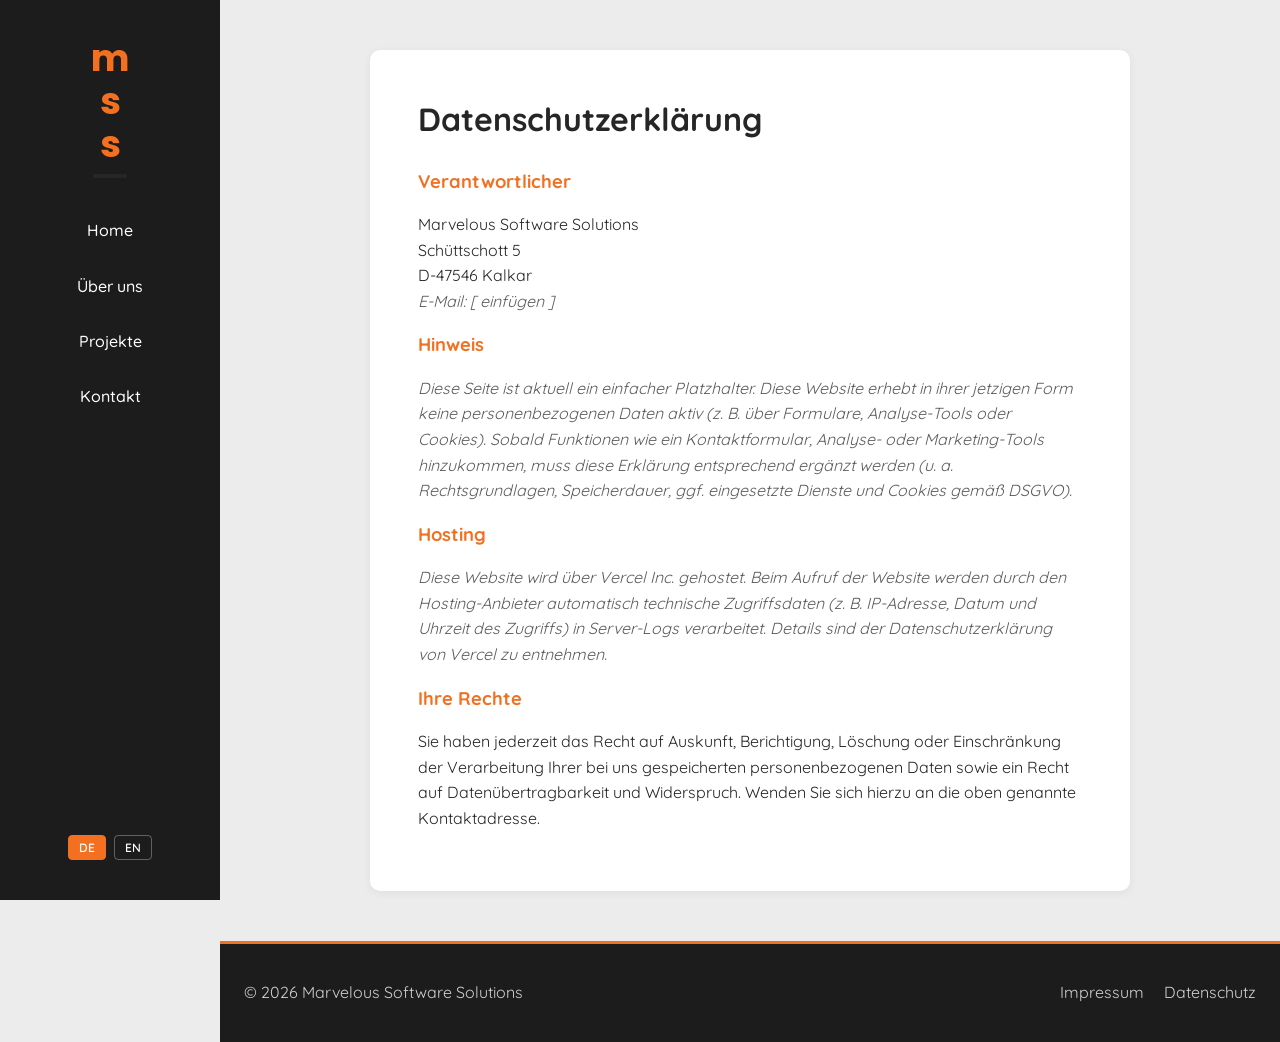
==== datenschutz.html @ 4f719a4d "Kantigere Logos/Striche, Hero-Wellen wieder da, Footer-Trennlinie, Kontaktformular, i18n-Grundlage -" ====
<!DOCTYPE html>
<html lang="de">
<head>
  <meta charset="UTF-8" />
  <meta name="viewport" content="width=device-width, initial-scale=1.0" />
  <title>Datenschutz — Marvelous Software Solutions</title>
  <link rel="preconnect" href="https://fonts.googleapis.com" />
  <link rel="preconnect" href="https://fonts.gstatic.com" crossorigin />
  <link href="https://fonts.googleapis.com/css2?family=Poppins:wght@600;700;800&family=Quicksand:wght@400;500;600;700&display=swap" rel="stylesheet" />
  <link rel="stylesheet" href="css/style.css" />
</head>
<body>

  <div class="app-shell">
    <aside class="site-sidebar">
      <a href="index.html" class="sidebar-logo">
        <span class="sidebar-logo-stack">
          <span class="sidebar-logo-line">m</span>
          <span class="sidebar-logo-line">s</span>
          <span class="sidebar-logo-line">s</span>
        </span>
        <span class="sidebar-logo-underline"></span>
      </a>
      <button class="nav-toggle" aria-label="Menü öffnen" aria-expanded="false">&#9776;</button>
      <nav class="main-nav">
        <ul>
          <li><a href="index.html#home" data-text="Home" data-i18n="nav.home">Home</a></li>
          <li><a href="index.html#ueber-uns" data-text="Über uns" data-i18n="nav.ueberUns">Über uns</a></li>
          <li><a href="index.html#projekte" data-text="Projekte" data-i18n="nav.projekte">Projekte</a></li>
          <li><a href="index.html#kontakt" data-text="Kontakt" data-i18n="nav.kontakt">Kontakt</a></li>
        </ul>
      </nav>
      <div class="lang-toggle">
        <button type="button" data-lang="de">DE</button>
        <button type="button" data-lang="en">EN</button>
      </div>
    </aside>

    <div class="page-content">

  <main class="legal-page">
    <h1>Datenschutzerklärung</h1>

    <h2>Verantwortlicher</h2>
    <p>
      Marvelous Software Solutions<br />
      Schüttschott 5<br />
      D-47546 Kalkar<br />
      <span class="placeholder">E-Mail: [ einfügen ]</span>
    </p>

    <h2>Hinweis</h2>
    <p class="placeholder">
      Diese Seite ist aktuell ein einfacher Platzhalter. Diese Website erhebt in ihrer jetzigen Form keine
      personenbezogenen Daten aktiv (z. B. über Formulare, Analyse-Tools oder Cookies). Sobald Funktionen
      wie ein Kontaktformular, Analyse- oder Marketing-Tools hinzukommen, muss diese Erklärung entsprechend
      ergänzt werden (u. a. Rechtsgrundlagen, Speicherdauer, ggf. eingesetzte Dienste und Cookies gemäß
      DSGVO).
    </p>

    <h2>Hosting</h2>
    <p class="placeholder">
      Diese Website wird über Vercel Inc. gehostet. Beim Aufruf der Website werden durch den Hosting-Anbieter
      automatisch technische Zugriffsdaten (z. B. IP-Adresse, Datum und Uhrzeit des Zugriffs) in Server-Logs
      verarbeitet. Details sind der Datenschutzerklärung von Vercel zu entnehmen.
    </p>

    <h2>Ihre Rechte</h2>
    <p>
      Sie haben jederzeit das Recht auf Auskunft, Berichtigung, Löschung oder Einschränkung der Verarbeitung
      Ihrer bei uns gespeicherten personenbezogenen Daten sowie ein Recht auf Datenübertragbarkeit und
      Widerspruch. Wenden Sie sich hierzu an die oben genannte Kontaktadresse.
    </p>
  </main>

  <footer class="site-footer">
    <div class="container">
      <span>&copy; <span id="year"></span> Marvelous Software Solutions</span>
      <ul class="footer-links">
        <li><a href="impressum.html" data-i18n="footer.impressum">Impressum</a></li>
        <li><a href="datenschutz.html" data-i18n="footer.datenschutz">Datenschutz</a></li>
      </ul>
    </div>
  </footer>

    </div>
  </div>

  <script src="js/main.js"></script>
  <script src="js/i18n.js"></script>
</body>
</html>
---- css/style.css ----
/* Marvelous Software Solutions — Grundstyles */

:root {
  --bg: #ececec;
  --card-bg: #ffffff;
  --dark: #1c1c1c;
  --dark-2: #262626;
  --orange: #f37021;
  --text: #262626;
  --text-muted: #5c5c5c;
  --white: #ffffff;
  --radius: 10px;
  --max-width: 1080px;
}

* {
  box-sizing: border-box;
}

html {
  scroll-behavior: smooth;
}

body {
  margin: 0;
  background: var(--bg);
  color: var(--text);
  font-family: "Quicksand", "Segoe UI", Verdana, sans-serif;
  line-height: 1.6;
}

a {
  color: inherit;
  text-decoration: none;
}

.container {
  max-width: var(--max-width);
  margin: 0 auto;
  padding: 0 24px;
}

/* App shell / sidebar */

.app-shell {
  display: flex;
  align-items: stretch;
  min-height: 100vh;
}

.page-content {
  flex: 1;
  min-width: 0;
}

.site-sidebar {
  flex-shrink: 0;
  width: 220px;
  background: var(--dark);
  color: var(--white);
  position: sticky;
  top: 0;
  align-self: flex-start;
  height: 100vh;
  overflow-y: auto;
  z-index: 10;
  display: flex;
  flex-direction: column;
  align-items: center;
  padding: 40px 20px;
  gap: 40px;
}

.sidebar-logo {
  display: flex;
  flex-direction: column;
  align-items: center;
  gap: 12px;
  line-height: 1;
}

.sidebar-logo-stack {
  display: flex;
  flex-direction: column;
  align-items: center;
  gap: 6px;
}

.sidebar-logo-line {
  font-size: 2.3rem;
  font-weight: 700;
  color: var(--orange);
  font-family: "Poppins", "Quicksand", "Segoe UI", Verdana, sans-serif;
}

.sidebar-logo-underline {
  width: 34px;
  height: 4px;
  background: var(--text);
  border-radius: 0;
}

nav.main-nav ul {
  list-style: none;
  display: flex;
  flex-direction: column;
  align-items: center;
  gap: 22px;
  margin: 0;
  padding: 0;
}

nav.main-nav a {
  position: relative;
  display: inline-block;
  color: var(--white);
  font-weight: 500;
  overflow: hidden;
}

nav.main-nav a::before {
  content: attr(data-text);
  position: absolute;
  left: 0;
  top: 0;
  width: 0%;
  overflow: hidden;
  white-space: nowrap;
  color: var(--orange);
  transition: width 0.3s ease;
}

nav.main-nav a:hover::before {
  width: 100%;
}

.nav-toggle {
  display: none;
  background: none;
  border: none;
  color: var(--white);
  font-size: 1.6rem;
  cursor: pointer;
}

.lang-toggle {
  display: flex;
  gap: 8px;
  margin-top: auto;
}

.lang-toggle button {
  background: none;
  border: 1px solid rgba(255, 255, 255, 0.3);
  color: var(--white);
  padding: 4px 10px;
  font-size: 0.75rem;
  font-weight: 600;
  font-family: inherit;
  cursor: pointer;
  border-radius: 4px;
  transition: background 0.15s ease, border-color 0.15s ease;
}

.lang-toggle button.active {
  background: var(--orange);
  border-color: var(--orange);
}

/* Hero */

.hero {
  position: relative;
  background: var(--white);
  color: var(--text);
  padding: 90px 0 100px;
  text-align: center;
  overflow: hidden;
}

.hero-canvas {
  position: absolute;
  inset: 0;
  width: 100%;
  height: 100%;
  display: block;
}

.hero-noise-canvas,
.section-noise-canvas {
  position: absolute;
  display: block;
}

.hero .container {
  position: relative;
  z-index: 2;
}

.section-fx {
  position: relative;
  overflow: hidden;
}

.section-canvas {
  position: absolute;
  inset: 0;
  width: 100%;
  height: 100%;
  display: block;
}

.section-fx .container {
  position: relative;
  z-index: 2;
}

@media (prefers-reduced-motion: reduce) {
  .hero-canvas,
  .hero-noise-canvas,
  .section-canvas,
  .section-noise-canvas {
    display: none;
  }
}

.hero-logo {
  margin: 0;
  font-weight: 800;
  line-height: 1.08;
}

.hero-logo-line {
  display: block;
  width: fit-content;
  margin: 0 auto;
  font-size: 5rem;
  font-family: "Poppins", "Quicksand", "Segoe UI", Verdana, sans-serif;
}

.hero-logo .accent {
  color: var(--orange);
}

.hero-logo-underline {
  height: 4px;
  background: var(--text);
  margin: 22px auto 30px;
  border-radius: 0;
}

.hero p {
  color: var(--text-muted);
  max-width: 620px;
  margin: 0 auto 30px;
  font-size: 1.25rem;
  text-shadow: 0 2px 8px rgba(0, 0, 0, 0.75);
}

.btn {
  display: inline-block;
  background: var(--orange);
  color: var(--white);
  padding: 12px 28px;
  border-radius: 6px;
  font-weight: 600;
  transition: background 0.15s ease, transform 0.15s ease;
}

.btn:hover {
  background: #d85e17;
  transform: translateY(-1px);
}

/* Sections */

.section {
  padding: 70px 0;
}

.section-alt {
  background: var(--card-bg);
}

.section h2 {
  display: block;
  width: fit-content;
  font-size: 1.8rem;
  margin: 0 auto 8px;
}

.section .subtitle {
  text-align: center;
  color: var(--text-muted);
  margin: 0 0 40px;
}

.underline {
  height: 4px;
  background: var(--text);
  margin: 14px auto 0;
  border-radius: 0;
}

.cards {
  display: grid;
  grid-template-columns: repeat(auto-fit, minmax(220px, 1fr));
  gap: 24px;
}

.card {
  display: block;
  background: var(--card-bg);
  border-radius: var(--radius);
  padding: 28px;
  box-shadow: 0 2px 10px rgba(0, 0, 0, 0.06);
}

.section-alt .card {
  background: var(--bg);
  box-shadow: none;
  border: 1px solid #e0e0e0;
  transition: transform 0.18s ease, box-shadow 0.18s ease, border-color 0.18s ease;
}

.section-alt .card:hover {
  transform: translateY(-6px);
  border-color: var(--orange);
  box-shadow: 0 10px 24px rgba(0, 0, 0, 0.12);
  background: var(--card-bg);
}

.card h3 {
  margin-top: 0;
  color: var(--orange);
}

.card-image {
  aspect-ratio: 4 / 3;
  margin: -28px -28px 16px;
  border-radius: var(--radius) var(--radius) 0 0;
  border-bottom: 1px dashed #cfcfcf;
  background: var(--card-bg);
  display: flex;
  flex-direction: column;
  align-items: center;
  justify-content: center;
  gap: 8px;
  color: #b3b3b3;
  overflow: hidden;
}

.card-image img {
  width: 100%;
  height: 100%;
  object-fit: cover;
}

.info-card {
  background: var(--card-bg);
  border-radius: var(--radius);
  border: 1px solid #e0e0e0;
  padding: 28px 32px;
  max-width: 640px;
  margin: 28px auto 0;
  text-align: center;
  color: var(--text-muted);
  transition: transform 0.18s ease, box-shadow 0.18s ease, border-color 0.18s ease;
}

.info-card p {
  margin: 0;
}

.info-card:hover {
  transform: translateY(-6px);
  border-color: var(--orange);
  box-shadow: 0 10px 24px rgba(0, 0, 0, 0.12);
}

/* Kontakt */

.kontakt-columns {
  display: flex;
  flex-wrap: wrap;
  align-items: flex-start;
  justify-content: center;
  gap: 32px;
  margin-top: 36px;
}

.contact-panel {
  flex: 1 1 380px;
  max-width: 480px;
  margin: 0;
  background: var(--card-bg);
  border-radius: var(--radius);
  border: 1px solid #e2e2e2;
  border-top: 4px solid var(--orange);
  box-shadow: 0 12px 30px rgba(0, 0, 0, 0.08);
  padding: 8px 0;
  overflow: hidden;
}

.contact-form {
  flex: 1 1 380px;
  max-width: 480px;
  display: flex;
  flex-direction: column;
  gap: 18px;
  text-align: left;
  background: var(--card-bg);
  border-radius: var(--radius);
  border: 1px solid #e2e2e2;
  border-top: 4px solid var(--orange);
  box-shadow: 0 12px 30px rgba(0, 0, 0, 0.08);
  padding: 28px 32px;
}

.form-field {
  display: flex;
  flex-direction: column;
  gap: 6px;
}

.form-field label {
  font-weight: 700;
  font-size: 0.78rem;
  text-transform: uppercase;
  letter-spacing: 0.4px;
  color: var(--text-muted);
}

.form-field input,
.form-field textarea {
  font-family: inherit;
  font-size: 0.95rem;
  color: var(--text);
  background: var(--white);
  border: 1px solid #ddd;
  border-radius: 6px;
  padding: 10px 12px;
  resize: vertical;
}

.form-field input:focus,
.form-field textarea:focus {
  outline: none;
  border-color: var(--orange);
}

.contact-form .btn {
  align-self: flex-start;
  border: none;
  cursor: pointer;
  font-family: inherit;
  font-size: 1rem;
}

.form-note {
  margin: 0;
  font-size: 0.85rem;
  color: var(--text-muted);
}

.contact-row {
  display: flex;
  align-items: flex-start;
  gap: 18px;
  padding: 20px 32px;
  transition: background 0.18s ease, transform 0.18s ease;
}

.contact-row > div {
  flex: 1;
  min-width: 0;
}

.contact-row:hover {
  background: #fff3ea;
  transform: translateX(4px);
}

.contact-row + .contact-row {
  border-top: 1px solid #ececec;
}

.contact-icon {
  flex-shrink: 0;
  width: 38px;
  height: 38px;
  display: flex;
  align-items: center;
  justify-content: center;
  background: var(--bg);
  border-radius: 50%;
  color: var(--text-muted);
  transition: background 0.18s ease, color 0.18s ease;
}

.contact-icon svg {
  width: 20px;
  height: 20px;
}

.contact-row:hover .contact-icon {
  background: #ffe1cc;
  color: var(--orange);
}

.contact-row dt {
  font-weight: 700;
  color: var(--text-muted);
  font-size: 0.78rem;
  text-transform: uppercase;
  letter-spacing: 0.4px;
  margin: 0 0 2px;
}

.contact-row dd {
  margin: 0;
}

.contact-row dd a {
  color: var(--text);
}

.contact-row dd a:hover {
  color: var(--orange);
}

.dd-with-copy {
  display: flex;
  align-items: center;
  justify-content: space-between;
  gap: 12px;
}

.dd-placeholder {
  color: var(--text-muted);
  font-style: italic;
}

.copy-btn {
  display: inline-flex;
  align-items: center;
  justify-content: center;
  vertical-align: middle;
  margin-left: 8px;
  width: 22px;
  height: 22px;
  padding: 0;
  border: none;
  background: none;
  color: #b3b3b3;
  cursor: pointer;
  border-radius: 4px;
  transition: color 0.15s ease, background 0.15s ease;
}

.copy-btn:hover {
  color: var(--orange);
  background: var(--bg);
}

.copy-btn svg {
  width: 15px;
  height: 15px;
}

.copy-btn .icon-check {
  display: none;
}

.copy-btn.copied {
  color: #2a9d5c;
}

.copy-btn.copied .icon-copy {
  display: none;
}

.copy-btn.copied .icon-check {
  display: block;
}

/* Footer */

.site-footer {
  background: var(--dark);
  color: #cfcfcf;
  padding: 36px 0;
  border-top: 3px solid var(--orange);
}

.site-footer .container {
  display: flex;
  flex-wrap: wrap;
  align-items: center;
  justify-content: space-between;
  gap: 16px;
}

.footer-links {
  display: flex;
  gap: 20px;
  list-style: none;
  padding: 0;
  margin: 0;
}

.footer-links a:hover {
  color: var(--orange);
}

/* Projekt-Detailseiten (Basisversion) */

.project-page {
  padding: 60px 0 90px;
  min-height: 70vh;
}

.project-page .container {
  max-width: 760px;
}

.back-link {
  display: inline-flex;
  align-items: center;
  gap: 6px;
  color: var(--text-muted);
  font-weight: 600;
  margin-bottom: 24px;
}

.back-link:hover {
  color: var(--orange);
}

.project-hero-image {
  aspect-ratio: 16 / 9;
  border-radius: var(--radius);
  overflow: hidden;
  margin-bottom: 32px;
  background: var(--bg);
  border: 1px solid #e0e0e0;
}

.project-hero-image img {
  width: 100%;
  height: 100%;
  object-fit: cover;
}

.project-page h1 {
  margin: 0 0 8px;
}

.project-page .project-summary {
  color: var(--text-muted);
  font-size: 1.1rem;
  margin: 0 0 32px;
}

/* Simple pages (Impressum / Datenschutz) */

.page-fx {
  position: relative;
  overflow: hidden;
  min-height: 60vh;
}

.legal-page {
  position: relative;
  z-index: 2;
  background: var(--card-bg);
  max-width: 760px;
  margin: 50px auto;
  padding: 44px 48px;
  border-radius: var(--radius);
  box-shadow: 0 2px 10px rgba(0, 0, 0, 0.06);
}

.legal-page h1 {
  margin-top: 0;
}

.legal-page h2 {
  font-size: 1.15rem;
  color: var(--orange);
  margin-bottom: 4px;
}

.legal-page .placeholder {
  color: var(--text-muted);
  font-style: italic;
}

/* Mobile */

@media (max-width: 720px) {
  .app-shell {
    flex-direction: column;
  }

  .site-sidebar {
    position: sticky;
    width: 100%;
    height: auto;
    overflow: visible;
    flex-direction: row;
    align-items: center;
    justify-content: space-between;
    padding: 14px 24px;
    gap: 0;
  }

  .sidebar-logo {
    flex-direction: row;
    gap: 4px;
  }

  .sidebar-logo-stack {
    flex-direction: row;
    gap: 0;
  }

  .sidebar-logo-line {
    font-size: 1.6rem;
  }

  .sidebar-logo-underline {
    display: none;
  }

  .lang-toggle {
    margin-top: 0;
    margin-right: 10px;
    order: 2;
  }

  .nav-toggle {
    order: 3;
  }

  nav.main-nav {
    display: none;
    position: absolute;
    top: 100%;
    left: 0;
    right: 0;
    background: var(--dark);
  }

  nav.main-nav.open {
    display: block;
  }

  nav.main-nav ul {
    flex-direction: column;
    padding: 16px 24px 24px;
    gap: 16px;
  }

  .nav-toggle {
    display: block;
  }

  .hero-logo-line {
    font-size: 3rem;
  }

  .legal-page {
    margin: 24px 16px;
    padding: 28px 24px;
  }
}
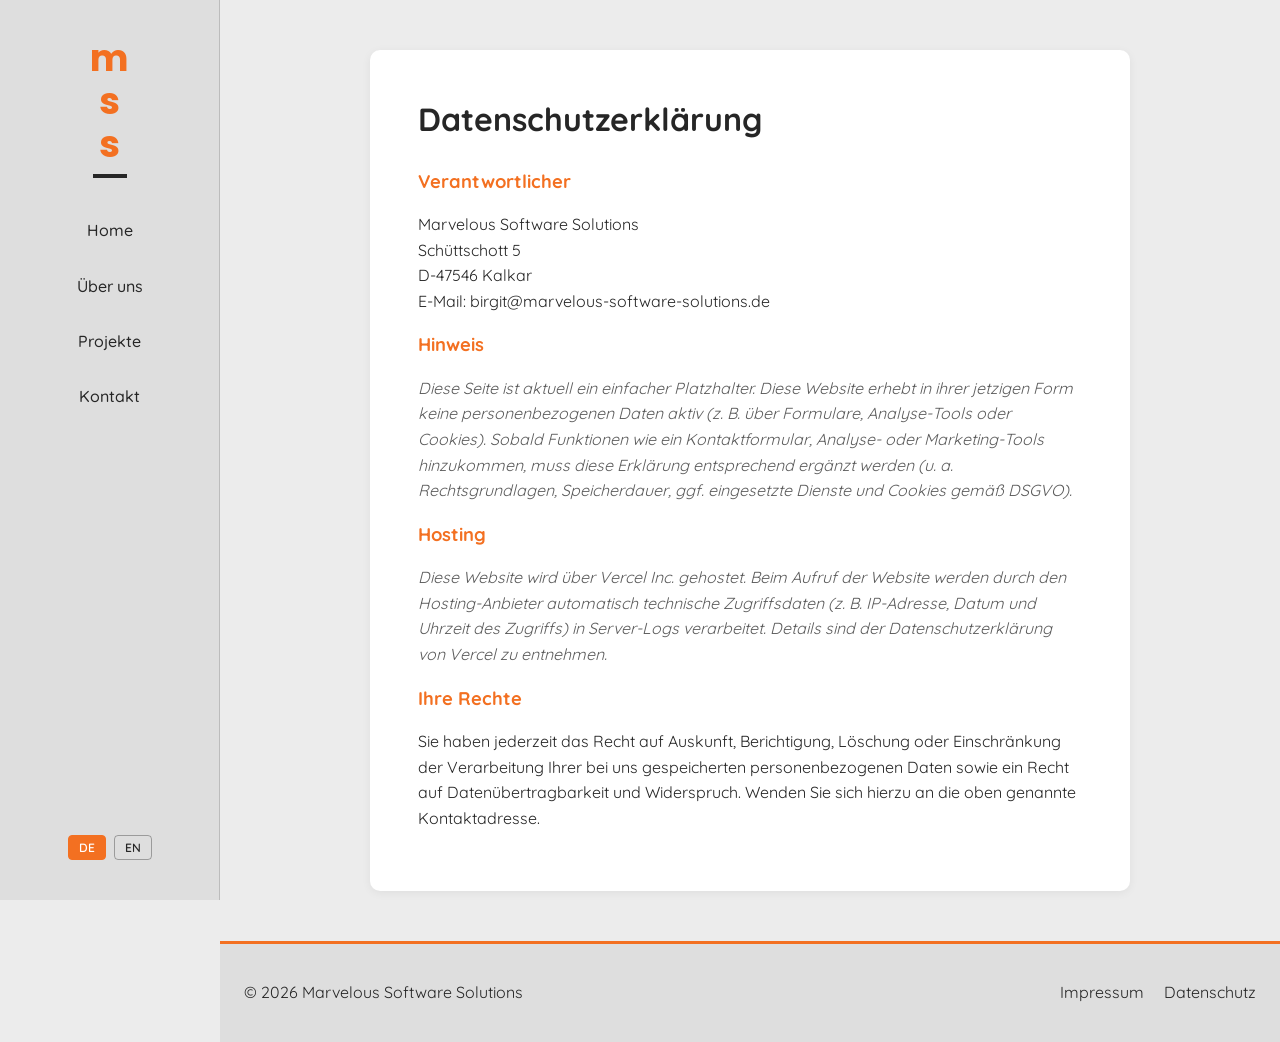
==== commit 56a225bc: "E-Mail-Platzhalter in Impressum und Datenschutz durch echte Adresse ersetzt Co-Authored-By: Claude S" ====
--- a/datenschutz.html
+++ b/datenschutz.html
@@ -6,7 +6,7 @@
   <title>Datenschutz — Marvelous Software Solutions</title>
   <link rel="preconnect" href="https://fonts.googleapis.com" />
   <link rel="preconnect" href="https://fonts.gstatic.com" crossorigin />
-  <link href="https://fonts.googleapis.com/css2?family=Poppins:wght@600;700;800&family=Quicksand:wght@400;500;600;700&display=swap" rel="stylesheet" />
+  <link href="https://fonts.googleapis.com/css2?family=Poppins:wght@400;600;700;800&family=Quicksand:wght@400;500;600;700&display=swap" rel="stylesheet" />
   <link rel="stylesheet" href="css/style.css" />
 </head>
 <body>
@@ -46,7 +46,7 @@
       Marvelous Software Solutions<br />
       Schüttschott 5<br />
       D-47546 Kalkar<br />
-      <span class="placeholder">E-Mail: [ einfügen ]</span>
+      E-Mail: <a href="mailto:birgit@marvelous-software-solutions.de">birgit@marvelous-software-solutions.de</a>
     </p>
 
     <h2>Hinweis</h2>
--- a/css/style.css
+++ b/css/style.css
@@ -4,6 +4,8 @@
   --bg: #ececec;
   --card-bg: #ffffff;
   --dark: #1c1c1c;
+  --chrome: #dedede;
+  --chrome-line: #bcbcbc;
   --dark-2: #262626;
   --orange: #f37021;
   --text: #262626;
@@ -56,8 +58,9 @@
 .site-sidebar {
   flex-shrink: 0;
   width: 220px;
-  background: var(--dark);
-  color: var(--white);
+  background: var(--chrome);
+  color: var(--text);
+  border-right: 1px solid var(--chrome-line);
   position: sticky;
   top: 0;
   align-self: flex-start;
@@ -113,7 +116,7 @@
 nav.main-nav a {
   position: relative;
   display: inline-block;
-  color: var(--white);
+  color: var(--text);
   font-weight: 500;
   overflow: hidden;
 }
@@ -138,7 +141,7 @@
   display: none;
   background: none;
   border: none;
-  color: var(--white);
+  color: var(--text);
   font-size: 1.6rem;
   cursor: pointer;
 }
@@ -151,8 +154,8 @@
 
 .lang-toggle button {
   background: none;
-  border: 1px solid rgba(255, 255, 255, 0.3);
-  color: var(--white);
+  border: 1px solid rgba(0, 0, 0, 0.3);
+  color: var(--text);
   padding: 4px 10px;
   font-size: 0.75rem;
   font-weight: 600;
@@ -165,68 +168,32 @@
 .lang-toggle button.active {
   background: var(--orange);
   border-color: var(--orange);
+  color: var(--white);
 }
 
 /* Hero */
 
 .hero {
   position: relative;
-  background: var(--white);
+  background: var(--bg);
   color: var(--text);
   padding: 90px 0 100px;
   text-align: center;
   overflow: hidden;
 }
 
-.hero-canvas {
-  position: absolute;
-  inset: 0;
-  width: 100%;
-  height: 100%;
-  display: block;
-}
-
-.hero-noise-canvas,
-.section-noise-canvas {
-  position: absolute;
-  display: block;
-}
-
-.hero .container {
-  position: relative;
-  z-index: 2;
-}
-
-.section-fx {
-  position: relative;
-  overflow: hidden;
-}
-
-.section-canvas {
-  position: absolute;
-  inset: 0;
-  width: 100%;
-  height: 100%;
-  display: block;
-}
-
-.section-fx .container {
-  position: relative;
-  z-index: 2;
-}
-
-@media (prefers-reduced-motion: reduce) {
-  .hero-canvas,
-  .hero-noise-canvas,
-  .section-canvas,
-  .section-noise-canvas {
-    display: none;
-  }
+/* Hero + "Ueber uns" teilen sich denselben hellgrauen Hintergrund */
+.wave-zone {
+  background: var(--bg);
+}
+
+.wave-zone .hero {
+  background: transparent;
 }
 
 .hero-logo {
   margin: 0;
-  font-weight: 800;
+  font-weight: 400;
   line-height: 1.08;
 }
 
@@ -236,10 +203,17 @@
   margin: 0 auto;
   font-size: 5rem;
   font-family: "Poppins", "Quicksand", "Segoe UI", Verdana, sans-serif;
+  white-space: nowrap;
+  text-align: left;
 }
 
 .hero-logo .accent {
-  color: var(--orange);
+  display: inline-block;
+  color: var(--orange);
+}
+
+.hero-logo .logo-rest {
+  display: inline-block;
 }
 
 .hero-logo-underline {
@@ -250,11 +224,17 @@
 }
 
 .hero p {
-  color: var(--text-muted);
+  color: var(--text);
   max-width: 620px;
   margin: 0 auto 30px;
   font-size: 1.25rem;
-  text-shadow: 0 2px 8px rgba(0, 0, 0, 0.75);
+  /* Weisses Halo um die Buchstaben, damit der Text lesbar bleibt, egal wie
+     dunkel die Welle im Hintergrund gerade an der Stelle ist. */
+  text-shadow:
+    0 0 6px #fff,
+    0 0 6px #fff,
+    0 0 12px #fff,
+    0 0 12px #fff;
 }
 
 .btn {
@@ -380,19 +360,9 @@
 
 /* Kontakt */
 
-.kontakt-columns {
-  display: flex;
-  flex-wrap: wrap;
-  align-items: flex-start;
-  justify-content: center;
-  gap: 32px;
-  margin-top: 36px;
-}
-
 .contact-panel {
-  flex: 1 1 380px;
   max-width: 480px;
-  margin: 0;
+  margin: 36px auto 0;
   background: var(--card-bg);
   border-radius: var(--radius);
   border: 1px solid #e2e2e2;
@@ -402,67 +372,6 @@
   overflow: hidden;
 }
 
-.contact-form {
-  flex: 1 1 380px;
-  max-width: 480px;
-  display: flex;
-  flex-direction: column;
-  gap: 18px;
-  text-align: left;
-  background: var(--card-bg);
-  border-radius: var(--radius);
-  border: 1px solid #e2e2e2;
-  border-top: 4px solid var(--orange);
-  box-shadow: 0 12px 30px rgba(0, 0, 0, 0.08);
-  padding: 28px 32px;
-}
-
-.form-field {
-  display: flex;
-  flex-direction: column;
-  gap: 6px;
-}
-
-.form-field label {
-  font-weight: 700;
-  font-size: 0.78rem;
-  text-transform: uppercase;
-  letter-spacing: 0.4px;
-  color: var(--text-muted);
-}
-
-.form-field input,
-.form-field textarea {
-  font-family: inherit;
-  font-size: 0.95rem;
-  color: var(--text);
-  background: var(--white);
-  border: 1px solid #ddd;
-  border-radius: 6px;
-  padding: 10px 12px;
-  resize: vertical;
-}
-
-.form-field input:focus,
-.form-field textarea:focus {
-  outline: none;
-  border-color: var(--orange);
-}
-
-.contact-form .btn {
-  align-self: flex-start;
-  border: none;
-  cursor: pointer;
-  font-family: inherit;
-  font-size: 1rem;
-}
-
-.form-note {
-  margin: 0;
-  font-size: 0.85rem;
-  color: var(--text-muted);
-}
-
 .contact-row {
   display: flex;
   align-items: flex-start;
@@ -534,11 +443,6 @@
   align-items: center;
   justify-content: space-between;
   gap: 12px;
-}
-
-.dd-placeholder {
-  color: var(--text-muted);
-  font-style: italic;
 }
 
 .copy-btn {
@@ -587,8 +491,8 @@
 /* Footer */
 
 .site-footer {
-  background: var(--dark);
-  color: #cfcfcf;
+  background: var(--chrome);
+  color: var(--text);
   padding: 36px 0;
   border-top: 3px solid var(--orange);
 }
@@ -660,6 +564,21 @@
   color: var(--text-muted);
   font-size: 1.1rem;
   margin: 0 0 32px;
+}
+
+.project-page .facts-title {
+  font-size: 1.15rem;
+  color: var(--orange);
+  margin: 32px 0 8px;
+}
+
+.project-facts {
+  margin: 0 0 32px;
+  padding-left: 20px;
+}
+
+.project-facts li {
+  margin-bottom: 6px;
 }
 
 /* Simple pages (Impressum / Datenschutz) */
@@ -713,6 +632,8 @@
     justify-content: space-between;
     padding: 14px 24px;
     gap: 0;
+    border-right: none;
+    border-bottom: 1px solid var(--chrome-line);
   }
 
   .sidebar-logo {
@@ -749,7 +670,8 @@
     top: 100%;
     left: 0;
     right: 0;
-    background: var(--dark);
+    background: var(--chrome);
+    border-bottom: 1px solid var(--chrome-line);
   }
 
   nav.main-nav.open {
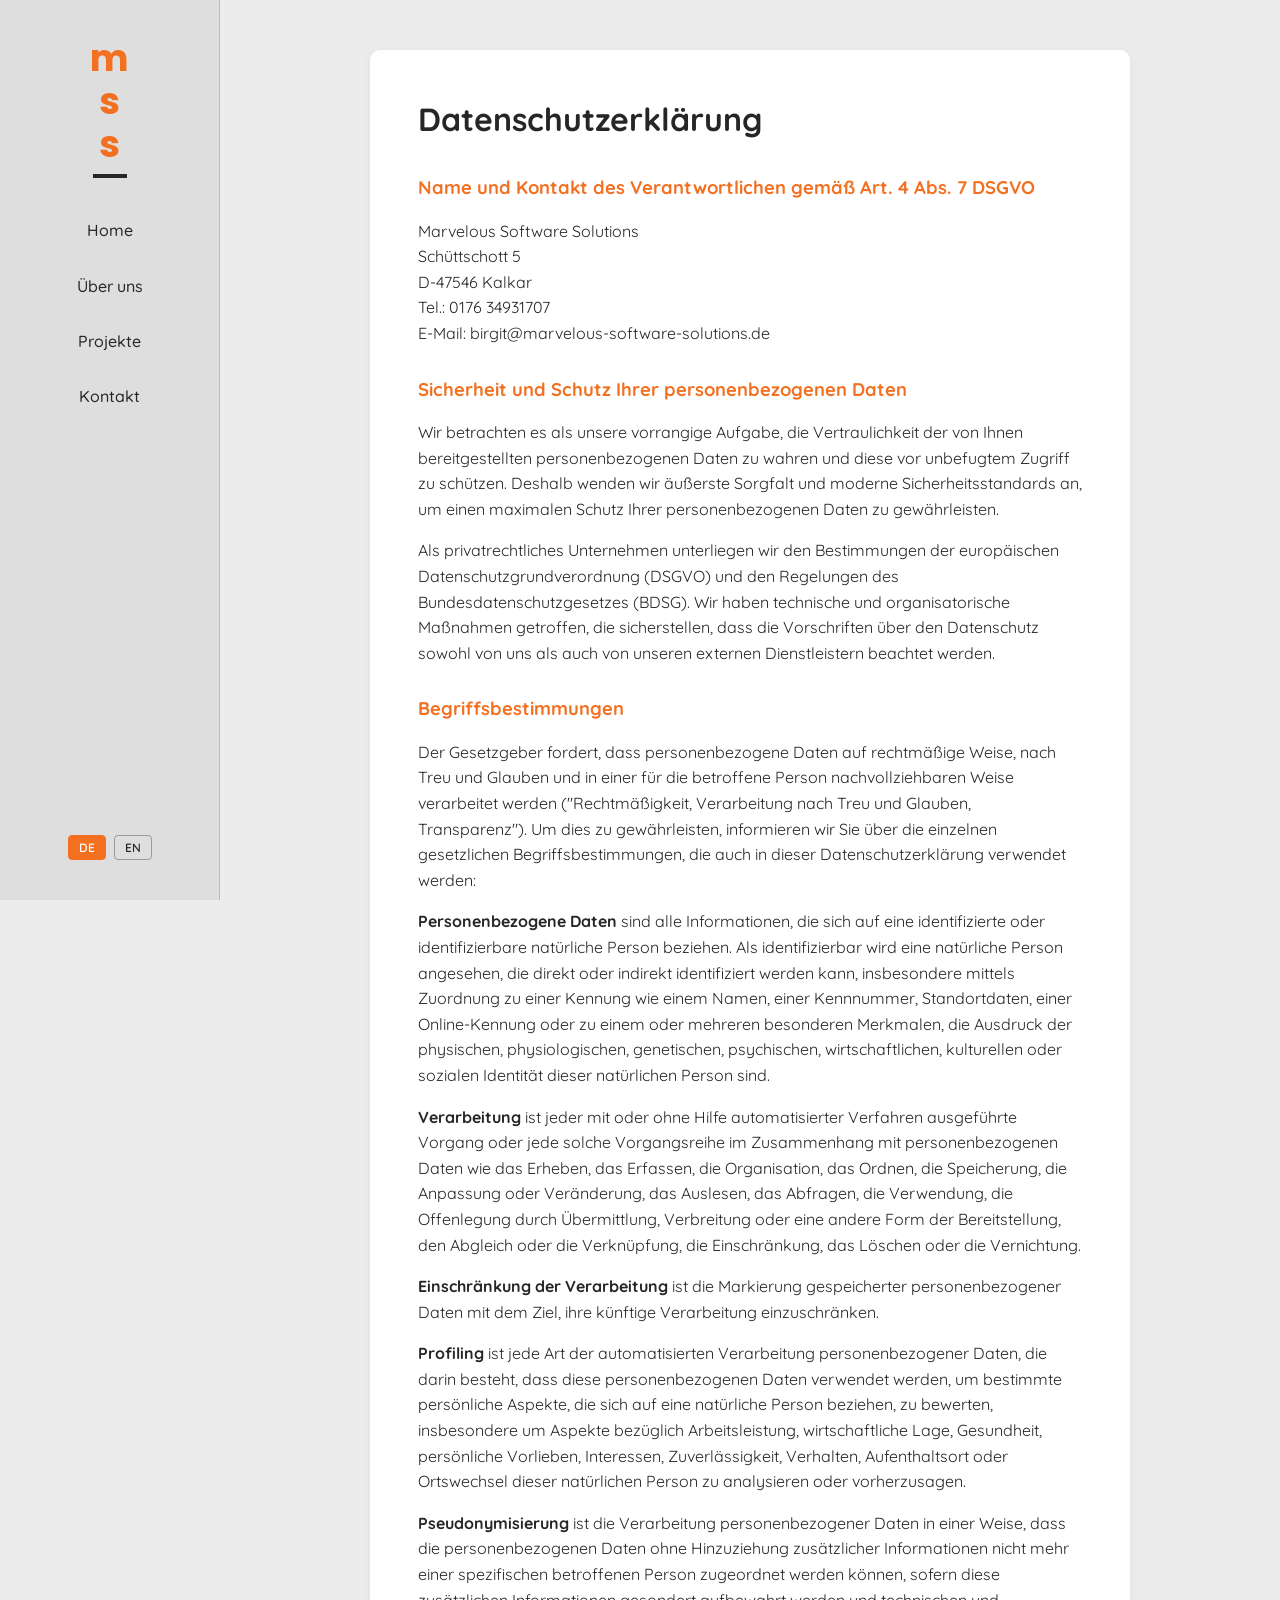
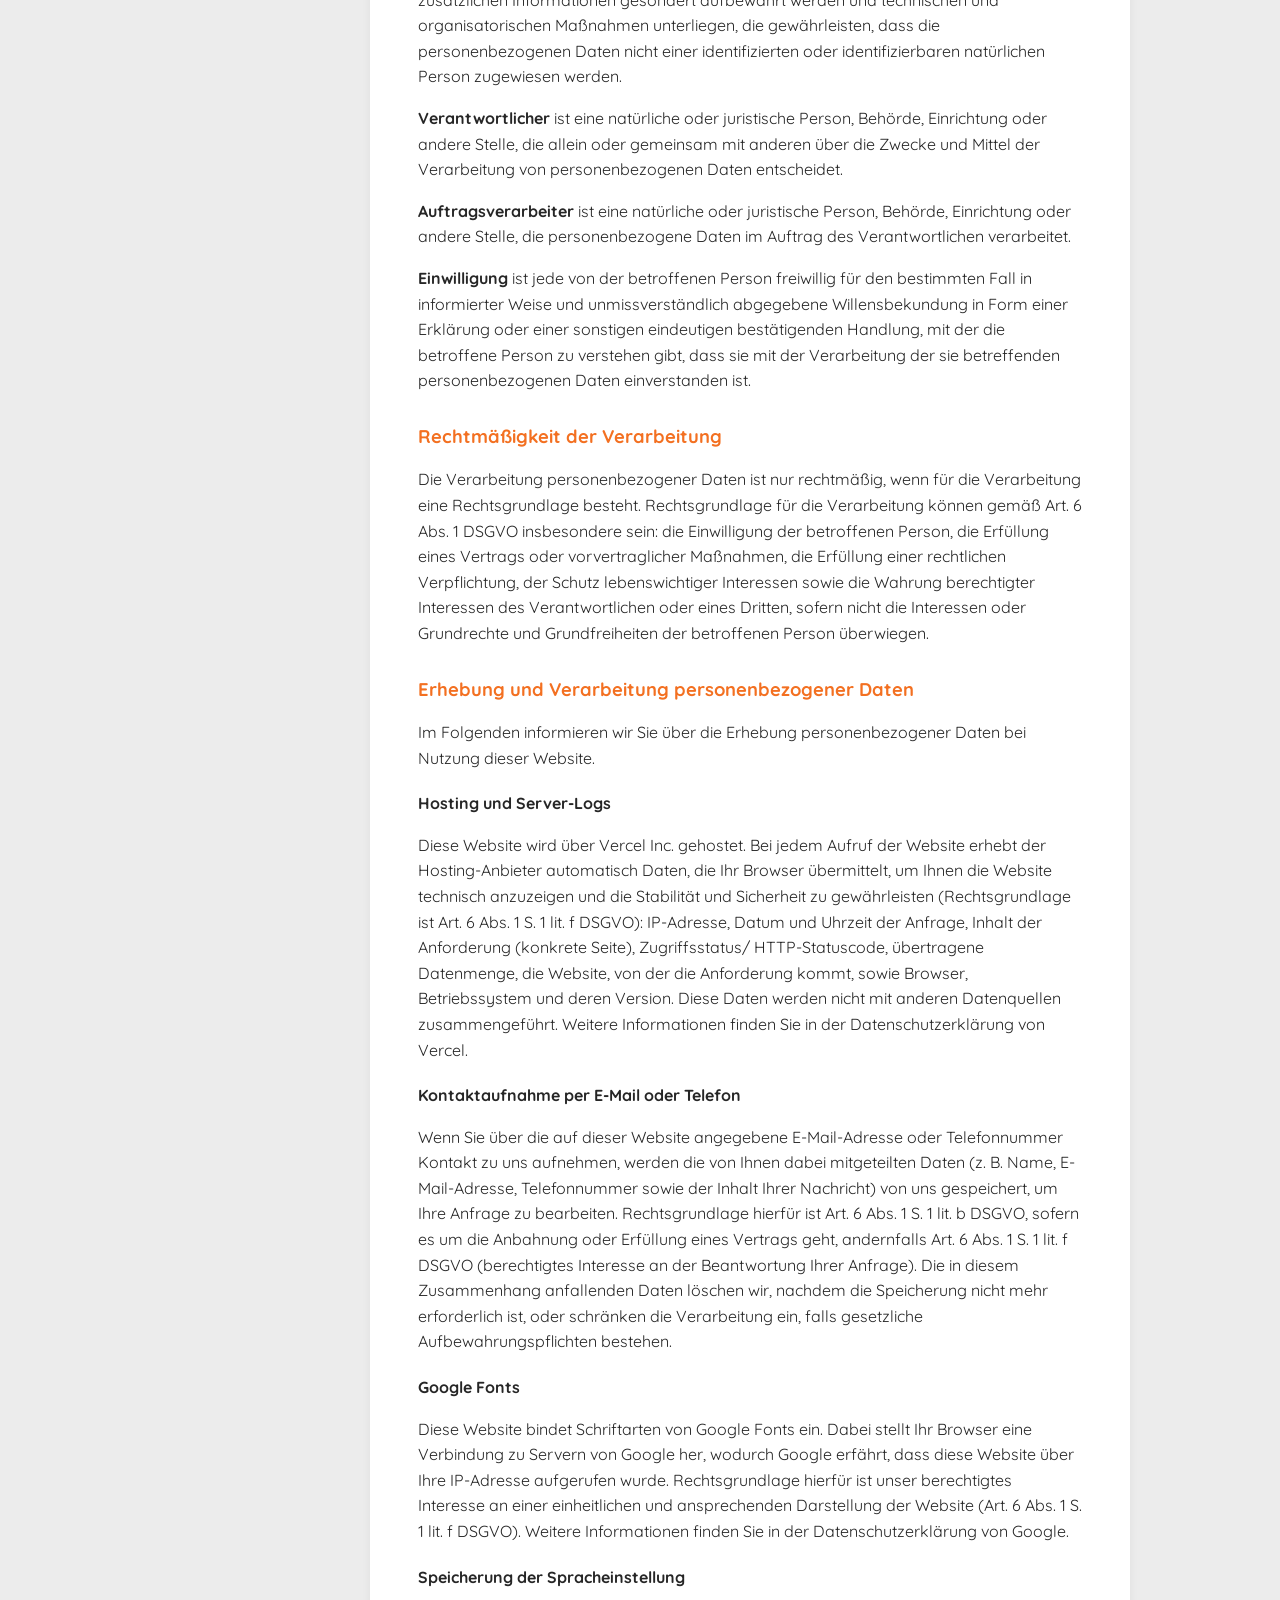
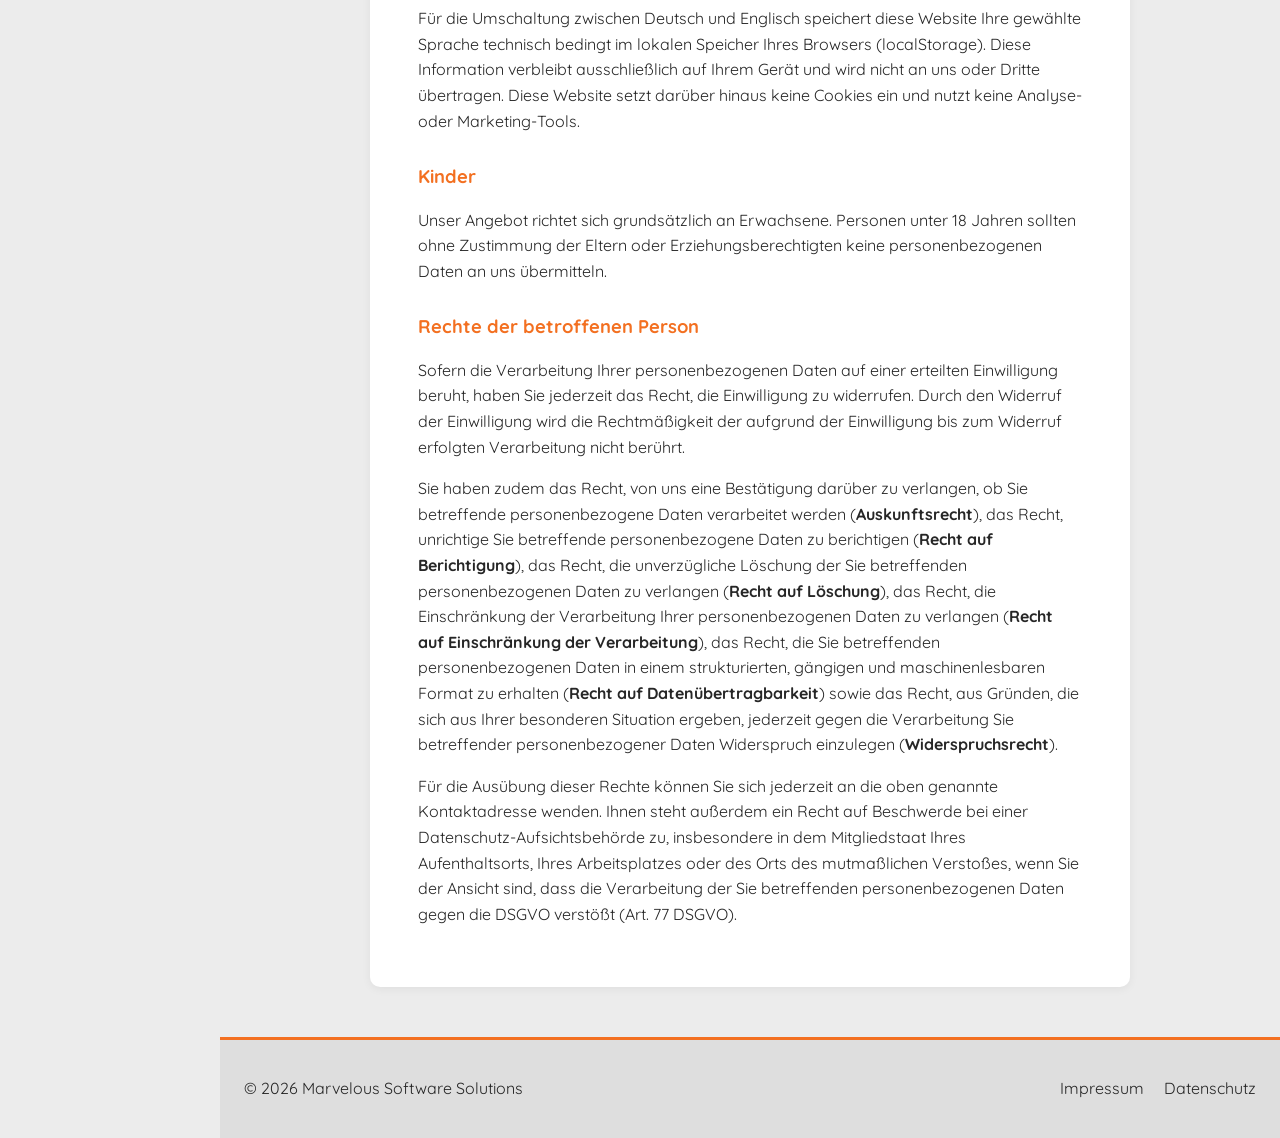
==== commit b1e83626: "Datenschutzerklaerung um vollstaendige DSGVO-Standardtexte ergaenzt Wie beim Impressum: uebernommen " ====
--- a/datenschutz.html
+++ b/datenschutz.html
@@ -41,35 +41,170 @@
   <main class="legal-page">
     <h1>Datenschutzerklärung</h1>
 
-    <h2>Verantwortlicher</h2>
+    <h2>Name und Kontakt des Verantwortlichen gemäß Art. 4 Abs. 7 DSGVO</h2>
     <p>
       Marvelous Software Solutions<br />
       Schüttschott 5<br />
       D-47546 Kalkar<br />
+      Tel.: 0176 34931707<br />
       E-Mail: <a href="mailto:birgit@marvelous-software-solutions.de">birgit@marvelous-software-solutions.de</a>
     </p>
 
-    <h2>Hinweis</h2>
-    <p class="placeholder">
-      Diese Seite ist aktuell ein einfacher Platzhalter. Diese Website erhebt in ihrer jetzigen Form keine
-      personenbezogenen Daten aktiv (z. B. über Formulare, Analyse-Tools oder Cookies). Sobald Funktionen
-      wie ein Kontaktformular, Analyse- oder Marketing-Tools hinzukommen, muss diese Erklärung entsprechend
-      ergänzt werden (u. a. Rechtsgrundlagen, Speicherdauer, ggf. eingesetzte Dienste und Cookies gemäß
-      DSGVO).
-    </p>
-
-    <h2>Hosting</h2>
-    <p class="placeholder">
-      Diese Website wird über Vercel Inc. gehostet. Beim Aufruf der Website werden durch den Hosting-Anbieter
-      automatisch technische Zugriffsdaten (z. B. IP-Adresse, Datum und Uhrzeit des Zugriffs) in Server-Logs
-      verarbeitet. Details sind der Datenschutzerklärung von Vercel zu entnehmen.
-    </p>
-
-    <h2>Ihre Rechte</h2>
-    <p>
-      Sie haben jederzeit das Recht auf Auskunft, Berichtigung, Löschung oder Einschränkung der Verarbeitung
-      Ihrer bei uns gespeicherten personenbezogenen Daten sowie ein Recht auf Datenübertragbarkeit und
-      Widerspruch. Wenden Sie sich hierzu an die oben genannte Kontaktadresse.
+    <h2>Sicherheit und Schutz Ihrer personenbezogenen Daten</h2>
+    <p>
+      Wir betrachten es als unsere vorrangige Aufgabe, die Vertraulichkeit der von Ihnen bereitgestellten
+      personenbezogenen Daten zu wahren und diese vor unbefugtem Zugriff zu schützen. Deshalb wenden wir
+      äußerste Sorgfalt und moderne Sicherheitsstandards an, um einen maximalen Schutz Ihrer
+      personenbezogenen Daten zu gewährleisten.
+    </p>
+    <p>
+      Als privatrechtliches Unternehmen unterliegen wir den Bestimmungen der europäischen
+      Datenschutzgrundverordnung (DSGVO) und den Regelungen des Bundesdatenschutzgesetzes (BDSG). Wir haben
+      technische und organisatorische Maßnahmen getroffen, die sicherstellen, dass die Vorschriften über den
+      Datenschutz sowohl von uns als auch von unseren externen Dienstleistern beachtet werden.
+    </p>
+
+    <h2>Begriffsbestimmungen</h2>
+    <p>
+      Der Gesetzgeber fordert, dass personenbezogene Daten auf rechtmäßige Weise, nach Treu und Glauben und
+      in einer für die betroffene Person nachvollziehbaren Weise verarbeitet werden ("Rechtmäßigkeit,
+      Verarbeitung nach Treu und Glauben, Transparenz"). Um dies zu gewährleisten, informieren wir Sie über
+      die einzelnen gesetzlichen Begriffsbestimmungen, die auch in dieser Datenschutzerklärung verwendet
+      werden:
+    </p>
+    <p>
+      <strong>Personenbezogene Daten</strong> sind alle Informationen, die sich auf eine identifizierte
+      oder identifizierbare natürliche Person beziehen. Als identifizierbar wird eine natürliche Person
+      angesehen, die direkt oder indirekt identifiziert werden kann, insbesondere mittels Zuordnung zu
+      einer Kennung wie einem Namen, einer Kennnummer, Standortdaten, einer Online-Kennung oder zu einem
+      oder mehreren besonderen Merkmalen, die Ausdruck der physischen, physiologischen, genetischen,
+      psychischen, wirtschaftlichen, kulturellen oder sozialen Identität dieser natürlichen Person sind.
+    </p>
+    <p>
+      <strong>Verarbeitung</strong> ist jeder mit oder ohne Hilfe automatisierter Verfahren ausgeführte
+      Vorgang oder jede solche Vorgangsreihe im Zusammenhang mit personenbezogenen Daten wie das Erheben,
+      das Erfassen, die Organisation, das Ordnen, die Speicherung, die Anpassung oder Veränderung, das
+      Auslesen, das Abfragen, die Verwendung, die Offenlegung durch Übermittlung, Verbreitung oder eine
+      andere Form der Bereitstellung, den Abgleich oder die Verknüpfung, die Einschränkung, das Löschen
+      oder die Vernichtung.
+    </p>
+    <p>
+      <strong>Einschränkung der Verarbeitung</strong> ist die Markierung gespeicherter personenbezogener
+      Daten mit dem Ziel, ihre künftige Verarbeitung einzuschränken.
+    </p>
+    <p>
+      <strong>Profiling</strong> ist jede Art der automatisierten Verarbeitung personenbezogener Daten, die
+      darin besteht, dass diese personenbezogenen Daten verwendet werden, um bestimmte persönliche Aspekte,
+      die sich auf eine natürliche Person beziehen, zu bewerten, insbesondere um Aspekte bezüglich
+      Arbeitsleistung, wirtschaftliche Lage, Gesundheit, persönliche Vorlieben, Interessen, Zuverlässigkeit,
+      Verhalten, Aufenthaltsort oder Ortswechsel dieser natürlichen Person zu analysieren oder vorherzusagen.
+    </p>
+    <p>
+      <strong>Pseudonymisierung</strong> ist die Verarbeitung personenbezogener Daten in einer Weise, dass
+      die personenbezogenen Daten ohne Hinzuziehung zusätzlicher Informationen nicht mehr einer spezifischen
+      betroffenen Person zugeordnet werden können, sofern diese zusätzlichen Informationen gesondert
+      aufbewahrt werden und technischen und organisatorischen Maßnahmen unterliegen, die gewährleisten, dass
+      die personenbezogenen Daten nicht einer identifizierten oder identifizierbaren natürlichen Person
+      zugewiesen werden.
+    </p>
+    <p>
+      <strong>Verantwortlicher</strong> ist eine natürliche oder juristische Person, Behörde, Einrichtung
+      oder andere Stelle, die allein oder gemeinsam mit anderen über die Zwecke und Mittel der Verarbeitung
+      von personenbezogenen Daten entscheidet.
+    </p>
+    <p>
+      <strong>Auftragsverarbeiter</strong> ist eine natürliche oder juristische Person, Behörde, Einrichtung
+      oder andere Stelle, die personenbezogene Daten im Auftrag des Verantwortlichen verarbeitet.
+    </p>
+    <p>
+      <strong>Einwilligung</strong> ist jede von der betroffenen Person freiwillig für den bestimmten Fall
+      in informierter Weise und unmissverständlich abgegebene Willensbekundung in Form einer Erklärung oder
+      einer sonstigen eindeutigen bestätigenden Handlung, mit der die betroffene Person zu verstehen gibt,
+      dass sie mit der Verarbeitung der sie betreffenden personenbezogenen Daten einverstanden ist.
+    </p>
+
+    <h2>Rechtmäßigkeit der Verarbeitung</h2>
+    <p>
+      Die Verarbeitung personenbezogener Daten ist nur rechtmäßig, wenn für die Verarbeitung eine
+      Rechtsgrundlage besteht. Rechtsgrundlage für die Verarbeitung können gemäß Art. 6 Abs. 1 DSGVO
+      insbesondere sein: die Einwilligung der betroffenen Person, die Erfüllung eines Vertrags oder
+      vorvertraglicher Maßnahmen, die Erfüllung einer rechtlichen Verpflichtung, der Schutz lebenswichtiger
+      Interessen sowie die Wahrung berechtigter Interessen des Verantwortlichen oder eines Dritten, sofern
+      nicht die Interessen oder Grundrechte und Grundfreiheiten der betroffenen Person überwiegen.
+    </p>
+
+    <h2>Erhebung und Verarbeitung personenbezogener Daten</h2>
+    <p>
+      Im Folgenden informieren wir Sie über die Erhebung personenbezogener Daten bei Nutzung dieser
+      Website.
+    </p>
+    <h3>Hosting und Server-Logs</h3>
+    <p>
+      Diese Website wird über Vercel Inc. gehostet. Bei jedem Aufruf der Website erhebt der Hosting-Anbieter
+      automatisch Daten, die Ihr Browser übermittelt, um Ihnen die Website technisch anzuzeigen und die
+      Stabilität und Sicherheit zu gewährleisten (Rechtsgrundlage ist Art. 6 Abs. 1 S. 1 lit. f DSGVO):
+      IP-Adresse, Datum und Uhrzeit der Anfrage, Inhalt der Anforderung (konkrete Seite), Zugriffsstatus/
+      HTTP-Statuscode, übertragene Datenmenge, die Website, von der die Anforderung kommt, sowie Browser,
+      Betriebssystem und deren Version. Diese Daten werden nicht mit anderen Datenquellen zusammengeführt.
+      Weitere Informationen finden Sie in der Datenschutzerklärung von Vercel.
+    </p>
+    <h3>Kontaktaufnahme per E-Mail oder Telefon</h3>
+    <p>
+      Wenn Sie über die auf dieser Website angegebene E-Mail-Adresse oder Telefonnummer Kontakt zu uns
+      aufnehmen, werden die von Ihnen dabei mitgeteilten Daten (z. B. Name, E-Mail-Adresse, Telefonnummer
+      sowie der Inhalt Ihrer Nachricht) von uns gespeichert, um Ihre Anfrage zu bearbeiten. Rechtsgrundlage
+      hierfür ist Art. 6 Abs. 1 S. 1 lit. b DSGVO, sofern es um die Anbahnung oder Erfüllung eines Vertrags
+      geht, andernfalls Art. 6 Abs. 1 S. 1 lit. f DSGVO (berechtigtes Interesse an der Beantwortung Ihrer
+      Anfrage). Die in diesem Zusammenhang anfallenden Daten löschen wir, nachdem die Speicherung nicht mehr
+      erforderlich ist, oder schränken die Verarbeitung ein, falls gesetzliche Aufbewahrungspflichten
+      bestehen.
+    </p>
+    <h3>Google Fonts</h3>
+    <p>
+      Diese Website bindet Schriftarten von Google Fonts ein. Dabei stellt Ihr Browser eine Verbindung zu
+      Servern von Google her, wodurch Google erfährt, dass diese Website über Ihre IP-Adresse aufgerufen
+      wurde. Rechtsgrundlage hierfür ist unser berechtigtes Interesse an einer einheitlichen und
+      ansprechenden Darstellung der Website (Art. 6 Abs. 1 S. 1 lit. f DSGVO). Weitere Informationen finden
+      Sie in der Datenschutzerklärung von Google.
+    </p>
+    <h3>Speicherung der Spracheinstellung</h3>
+    <p>
+      Für die Umschaltung zwischen Deutsch und Englisch speichert diese Website Ihre gewählte Sprache
+      technisch bedingt im lokalen Speicher Ihres Browsers (localStorage). Diese Information verbleibt
+      ausschließlich auf Ihrem Gerät und wird nicht an uns oder Dritte übertragen. Diese Website setzt
+      darüber hinaus keine Cookies ein und nutzt keine Analyse- oder Marketing-Tools.
+    </p>
+
+    <h2>Kinder</h2>
+    <p>
+      Unser Angebot richtet sich grundsätzlich an Erwachsene. Personen unter 18 Jahren sollten ohne
+      Zustimmung der Eltern oder Erziehungsberechtigten keine personenbezogenen Daten an uns übermitteln.
+    </p>
+
+    <h2>Rechte der betroffenen Person</h2>
+    <p>
+      Sofern die Verarbeitung Ihrer personenbezogenen Daten auf einer erteilten Einwilligung beruht, haben
+      Sie jederzeit das Recht, die Einwilligung zu widerrufen. Durch den Widerruf der Einwilligung wird die
+      Rechtmäßigkeit der aufgrund der Einwilligung bis zum Widerruf erfolgten Verarbeitung nicht berührt.
+    </p>
+    <p>
+      Sie haben zudem das Recht, von uns eine Bestätigung darüber zu verlangen, ob Sie betreffende
+      personenbezogene Daten verarbeitet werden (<strong>Auskunftsrecht</strong>), das Recht, unrichtige
+      Sie betreffende personenbezogene Daten zu berichtigen (<strong>Recht auf Berichtigung</strong>), das
+      Recht, die unverzügliche Löschung der Sie betreffenden personenbezogenen Daten zu verlangen
+      (<strong>Recht auf Löschung</strong>), das Recht, die Einschränkung der Verarbeitung Ihrer
+      personenbezogenen Daten zu verlangen (<strong>Recht auf Einschränkung der Verarbeitung</strong>), das
+      Recht, die Sie betreffenden personenbezogenen Daten in einem strukturierten, gängigen und
+      maschinenlesbaren Format zu erhalten (<strong>Recht auf Datenübertragbarkeit</strong>) sowie das
+      Recht, aus Gründen, die sich aus Ihrer besonderen Situation ergeben, jederzeit gegen die Verarbeitung
+      Sie betreffender personenbezogener Daten Widerspruch einzulegen (<strong>Widerspruchsrecht</strong>).
+    </p>
+    <p>
+      Für die Ausübung dieser Rechte können Sie sich jederzeit an die oben genannte Kontaktadresse wenden.
+      Ihnen steht außerdem ein Recht auf Beschwerde bei einer Datenschutz-Aufsichtsbehörde zu, insbesondere
+      in dem Mitgliedstaat Ihres Aufenthaltsorts, Ihres Arbeitsplatzes oder des Orts des mutmaßlichen
+      Verstoßes, wenn Sie der Ansicht sind, dass die Verarbeitung der Sie betreffenden personenbezogenen
+      Daten gegen die DSGVO verstößt (Art. 77 DSGVO).
     </p>
   </main>
 
--- a/css/style.css
+++ b/css/style.css
@@ -607,12 +607,12 @@
 .legal-page h2 {
   font-size: 1.15rem;
   color: var(--orange);
-  margin-bottom: 4px;
-}
-
-.legal-page .placeholder {
-  color: var(--text-muted);
-  font-style: italic;
+  margin: 28px 0 4px;
+}
+
+.legal-page h3 {
+  font-size: 1rem;
+  margin: 20px 0 2px;
 }
 
 /* Mobile */
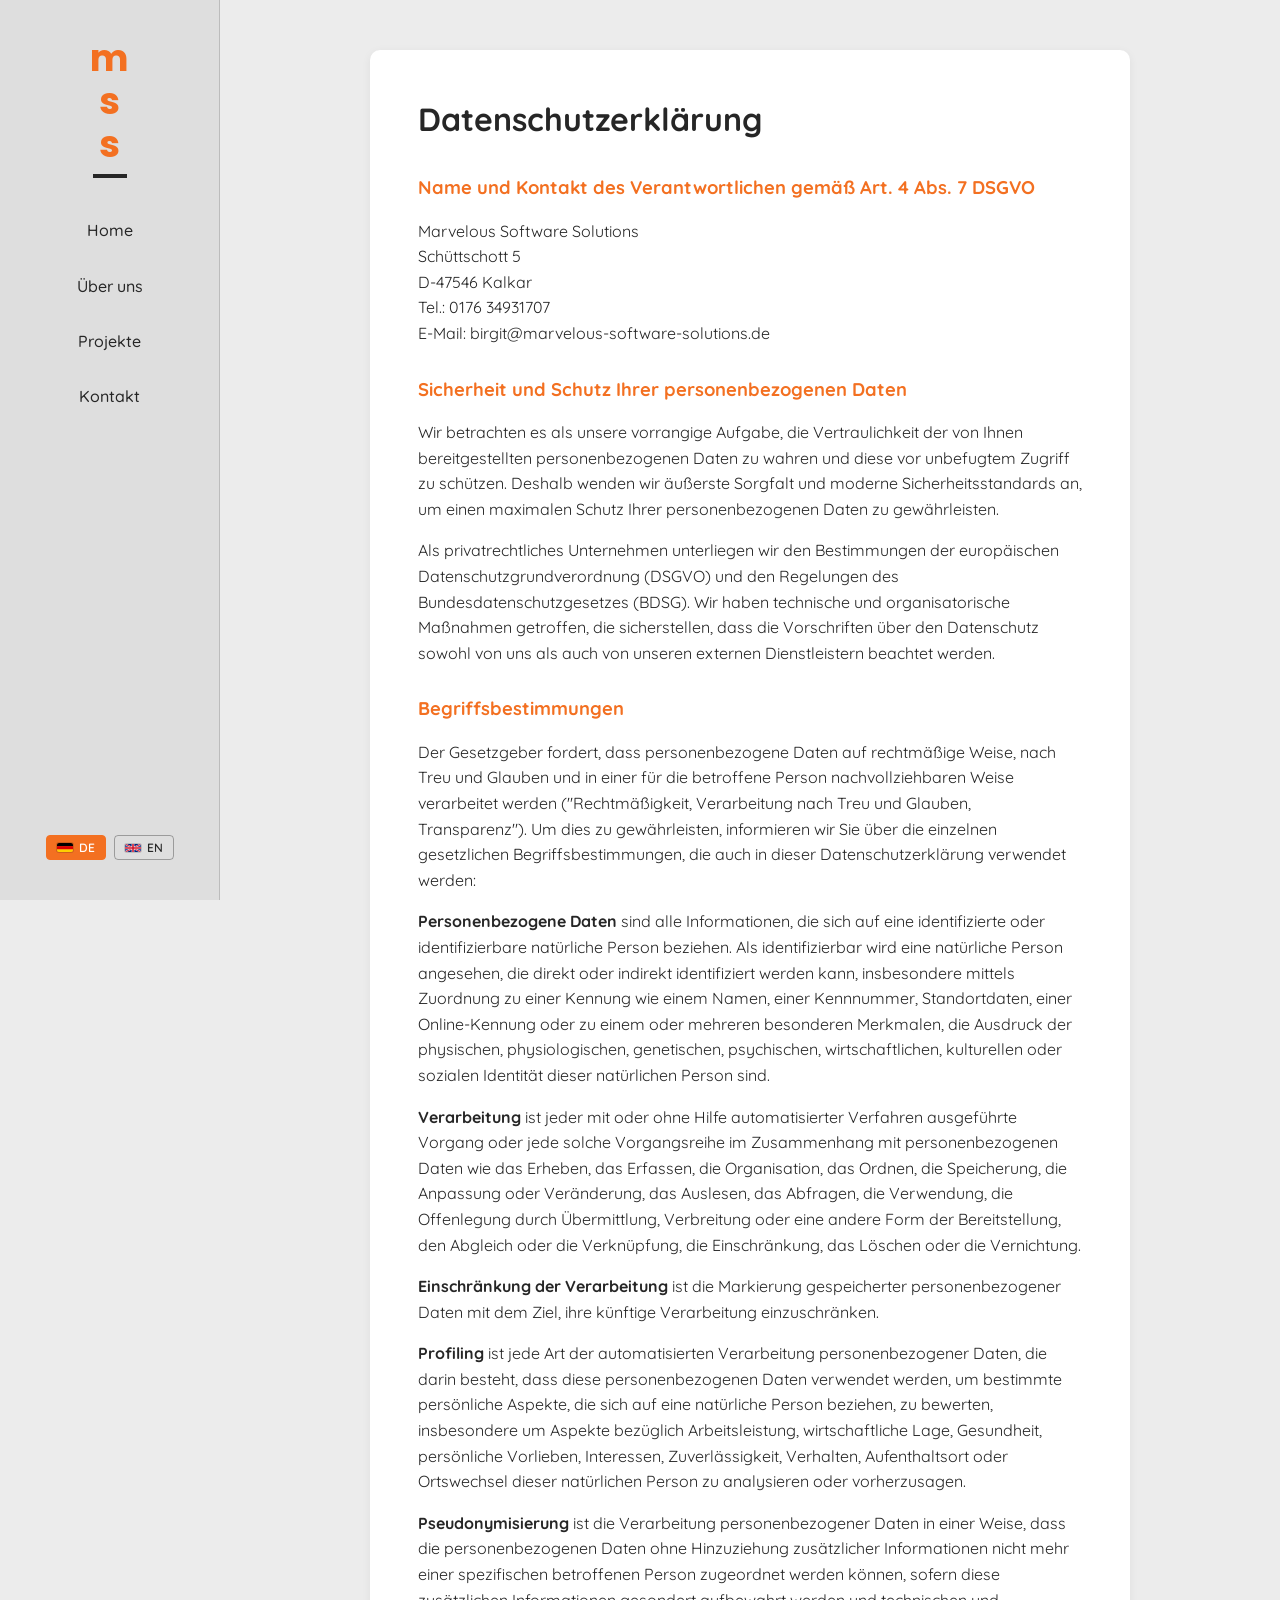
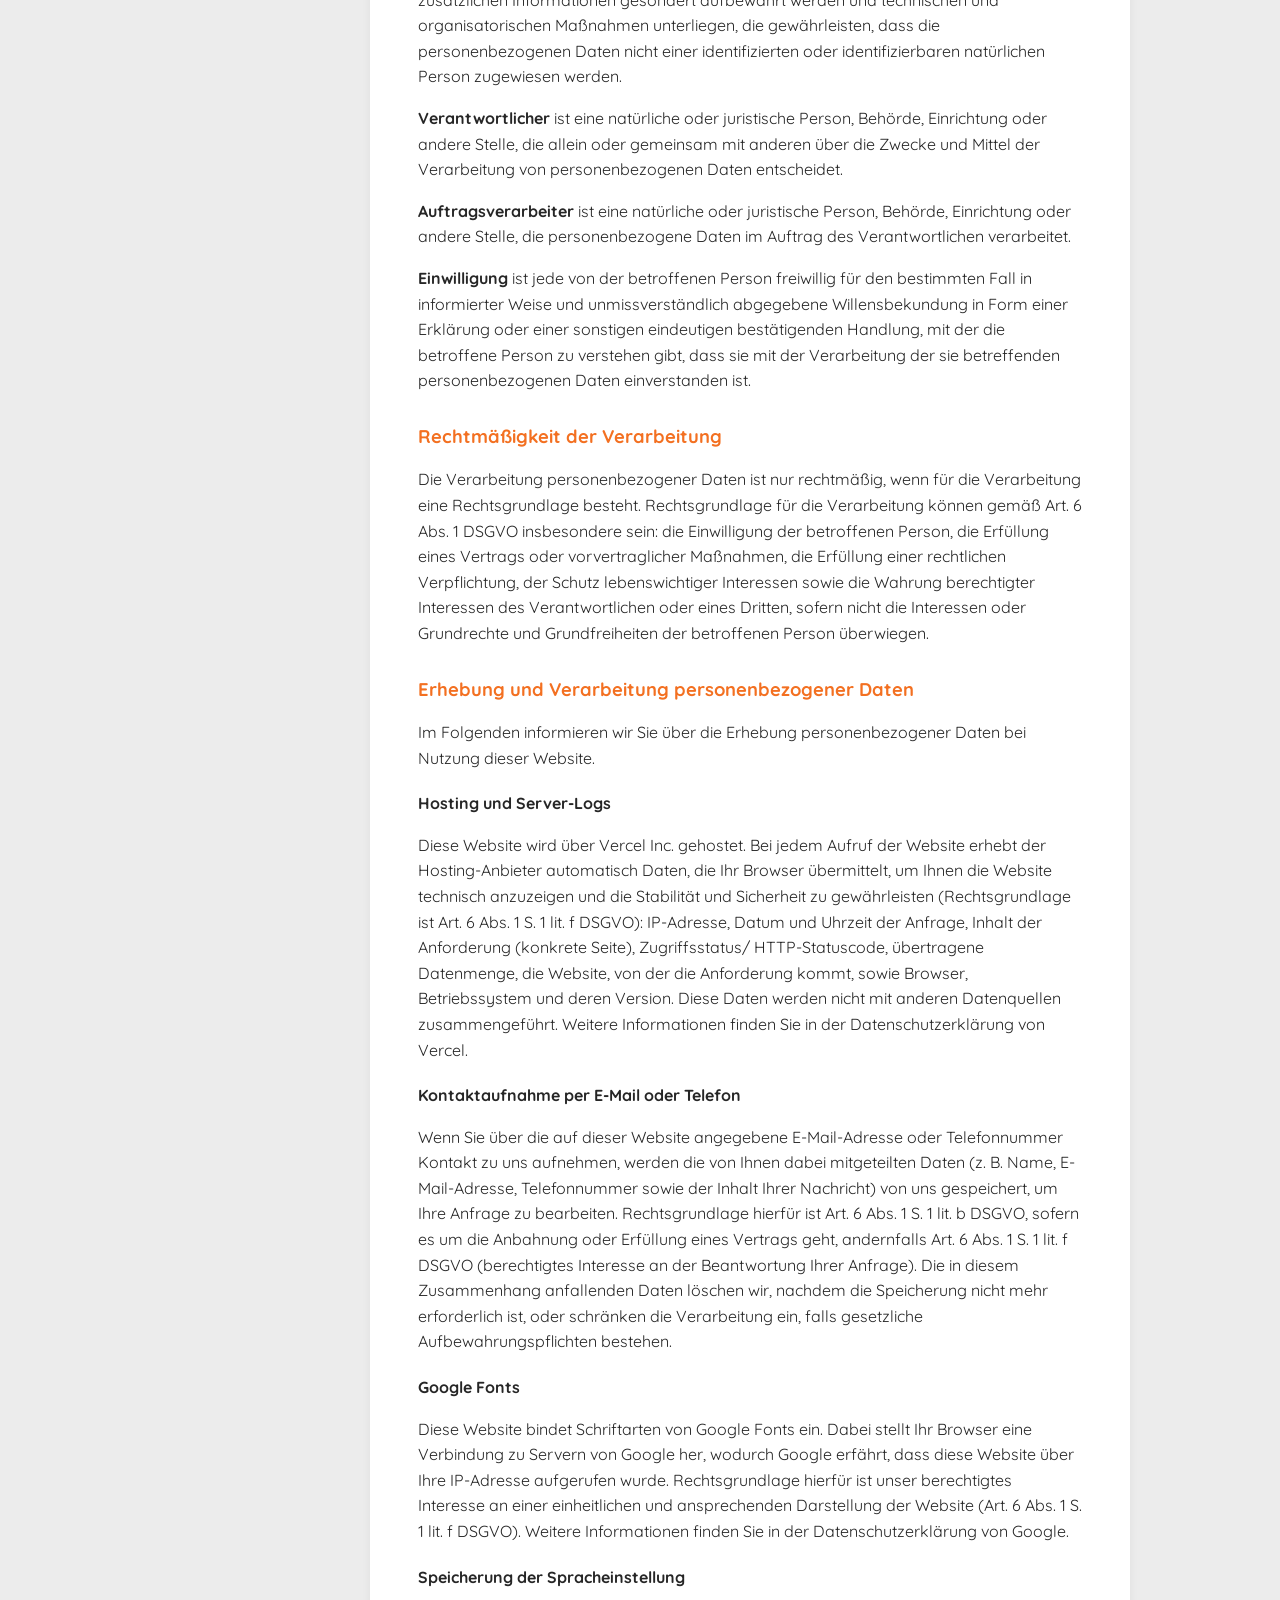
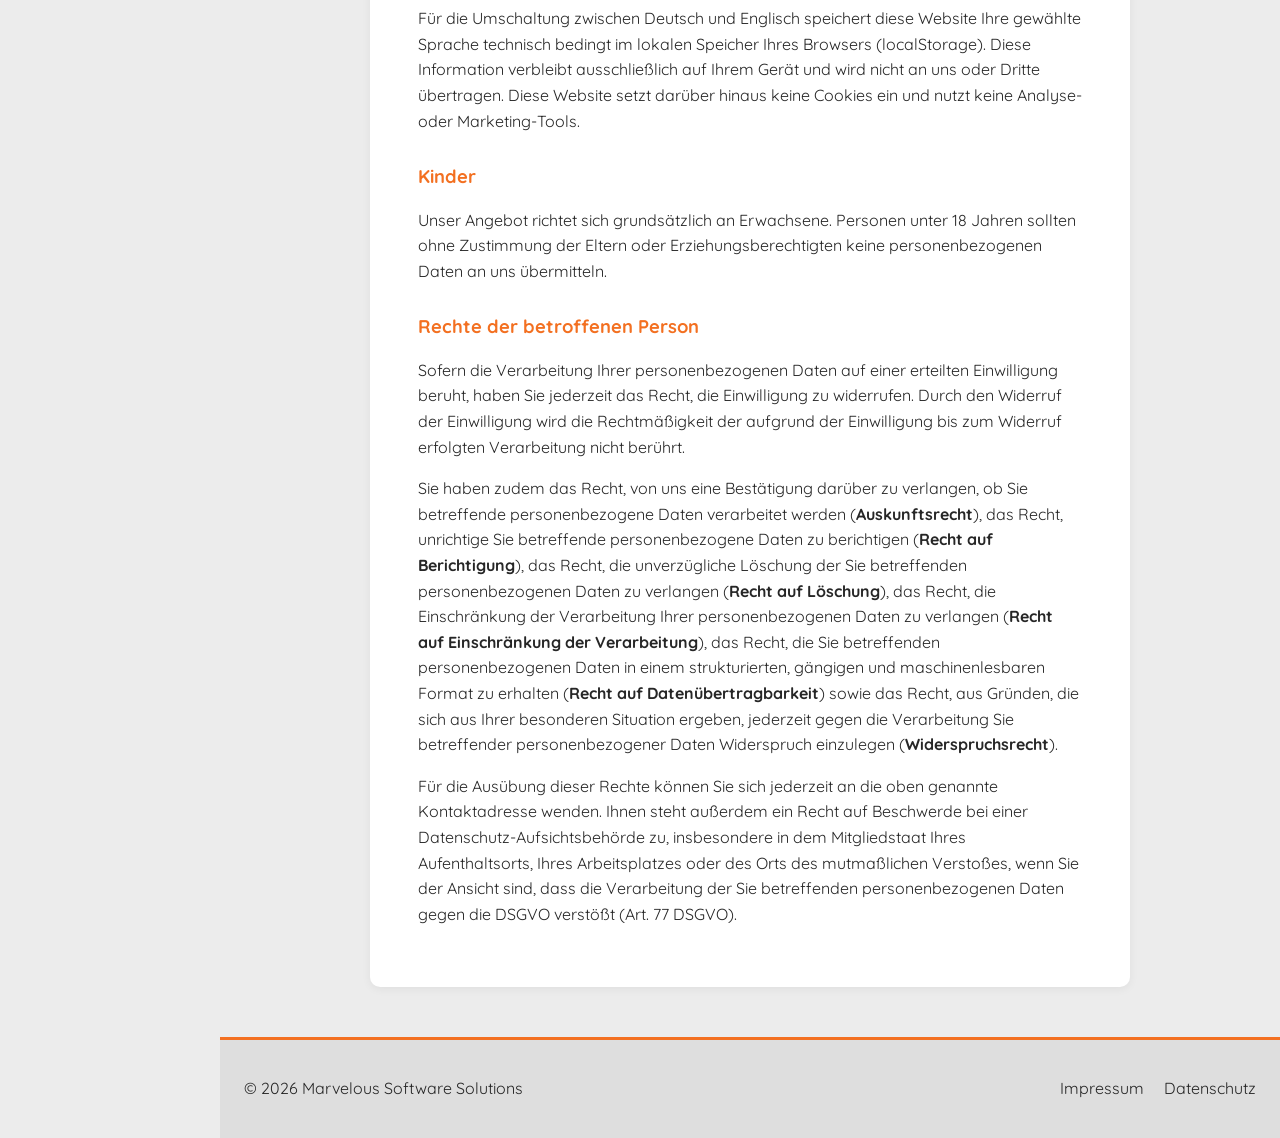
==== commit 6a8a2076: "Flaggen-Icons im Sprachumschalter, DE/EN-Kuerzel bleiben Kleine DE- und GB-Flagge stehen jetzt vor d" ====
--- a/datenschutz.html
+++ b/datenschutz.html
@@ -31,8 +31,14 @@
         </ul>
       </nav>
       <div class="lang-toggle">
-        <button type="button" data-lang="de">DE</button>
-        <button type="button" data-lang="en">EN</button>
+        <button type="button" data-lang="de">
+          <svg class="flag" viewBox="0 0 5 3" aria-hidden="true"><rect width="5" height="1" fill="#000"/><rect width="5" height="1" y="1" fill="#DD0000"/><rect width="5" height="1" y="2" fill="#FFCE00"/></svg>
+          <span>DE</span>
+        </button>
+        <button type="button" data-lang="en">
+          <svg class="flag" viewBox="0 0 60 30" aria-hidden="true"><rect width="60" height="30" fill="#00247d"/><g stroke="#fff" stroke-width="6"><path d="M0,0 L60,30 M60,0 L0,30"/></g><g stroke="#cf142b" stroke-width="4"><path d="M0,0 L60,30 M60,0 L0,30"/></g><g stroke="#fff" stroke-width="10"><path d="M30,0 V30 M0,15 H60"/></g><g stroke="#cf142b" stroke-width="6"><path d="M30,0 V30 M0,15 H60"/></g></svg>
+          <span>EN</span>
+        </button>
       </div>
     </aside>
 
--- a/css/style.css
+++ b/css/style.css
@@ -153,6 +153,9 @@
 }
 
 .lang-toggle button {
+  display: flex;
+  align-items: center;
+  gap: 6px;
   background: none;
   border: 1px solid rgba(0, 0, 0, 0.3);
   color: var(--text);
@@ -163,6 +166,15 @@
   cursor: pointer;
   border-radius: 4px;
   transition: background 0.15s ease, border-color 0.15s ease;
+}
+
+.lang-toggle .flag {
+  display: block;
+  width: 16px;
+  height: auto;
+  border-radius: 2px;
+  box-shadow: 0 0 0 1px rgba(0, 0, 0, 0.15);
+  flex-shrink: 0;
 }
 
 .lang-toggle button.active {
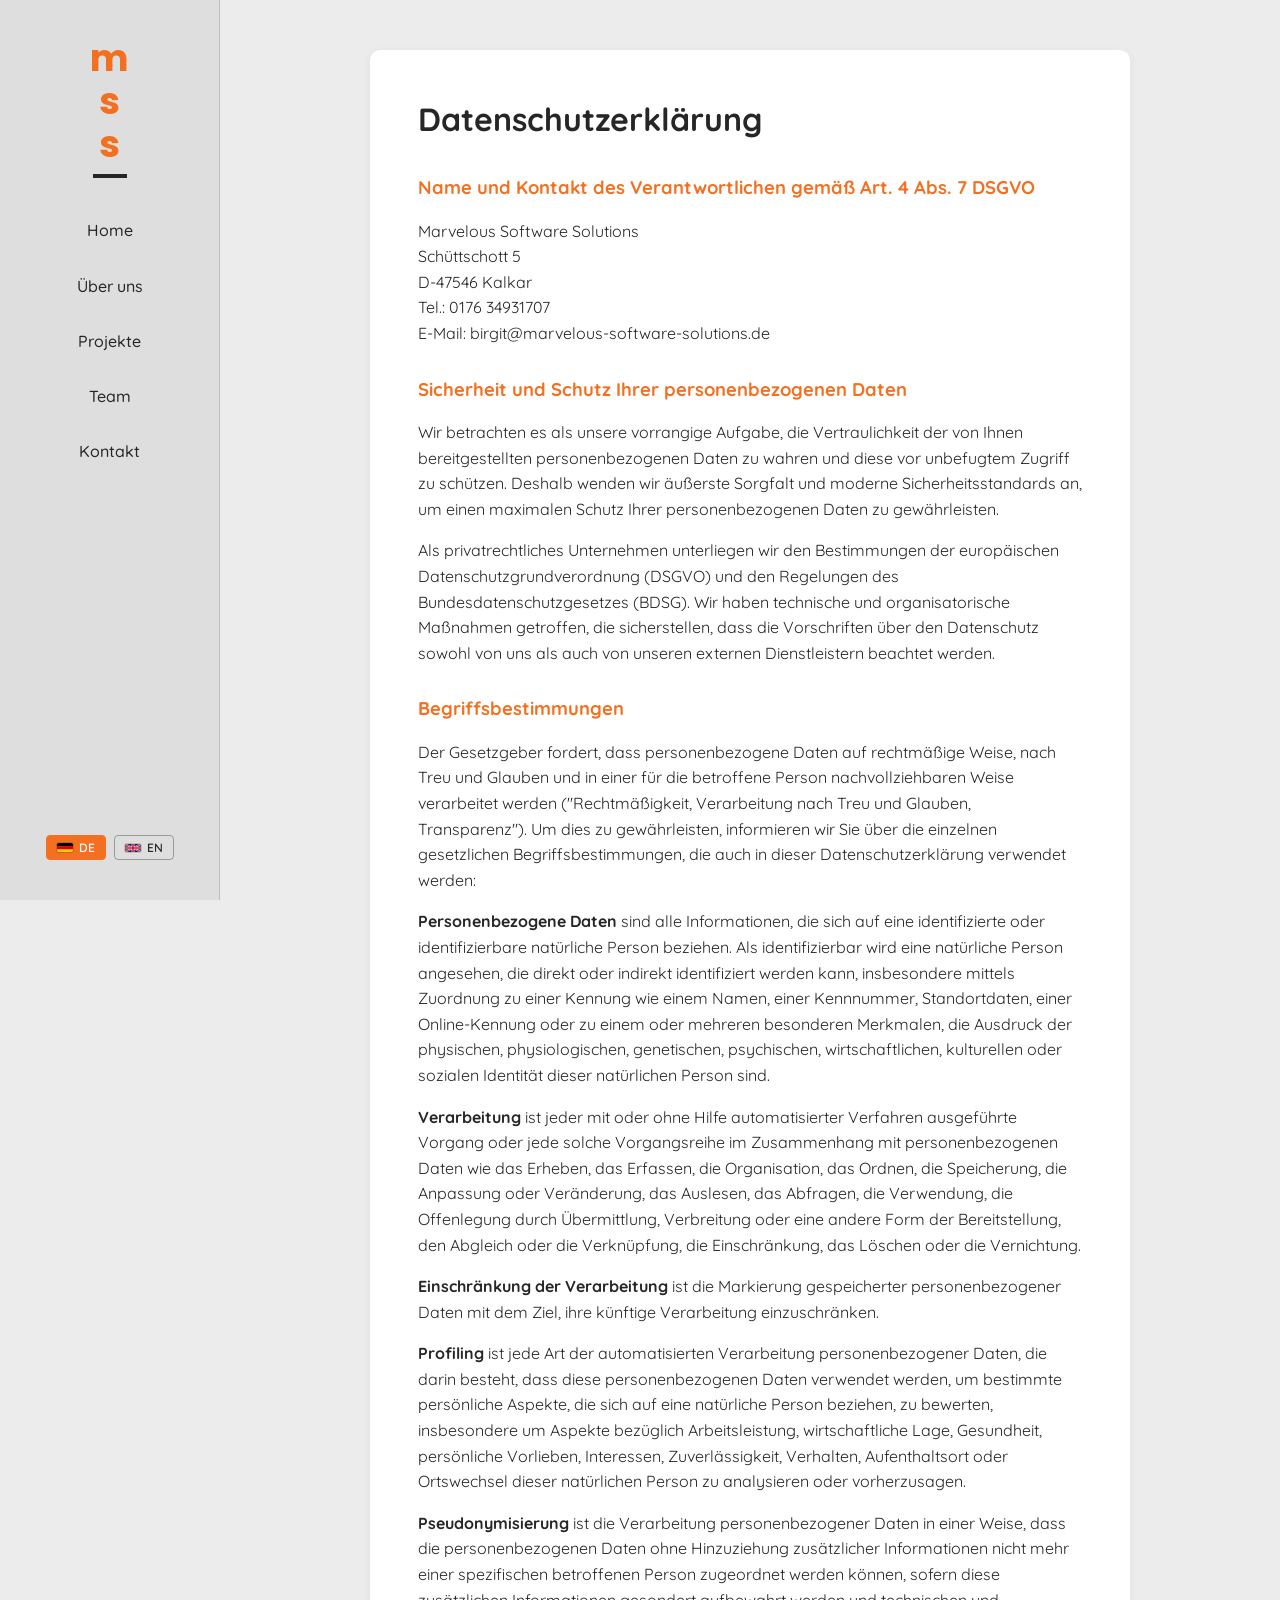
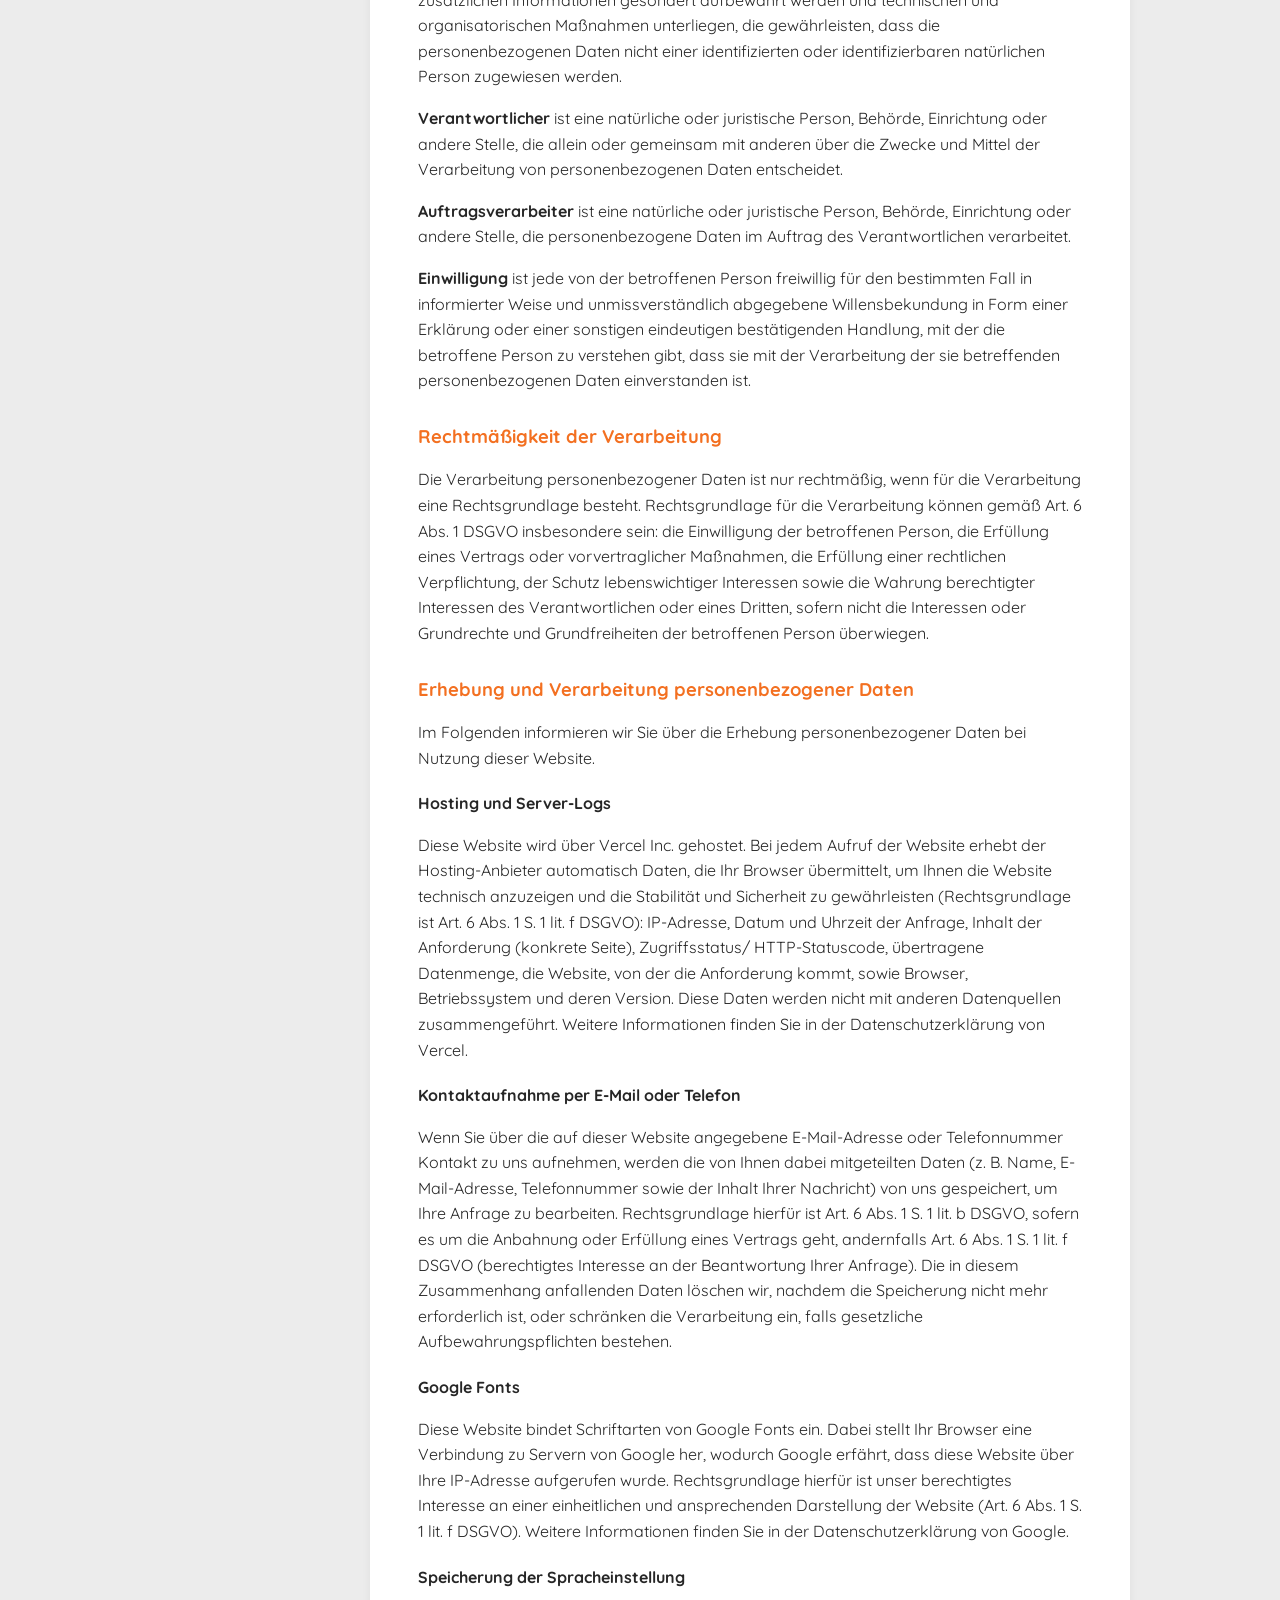
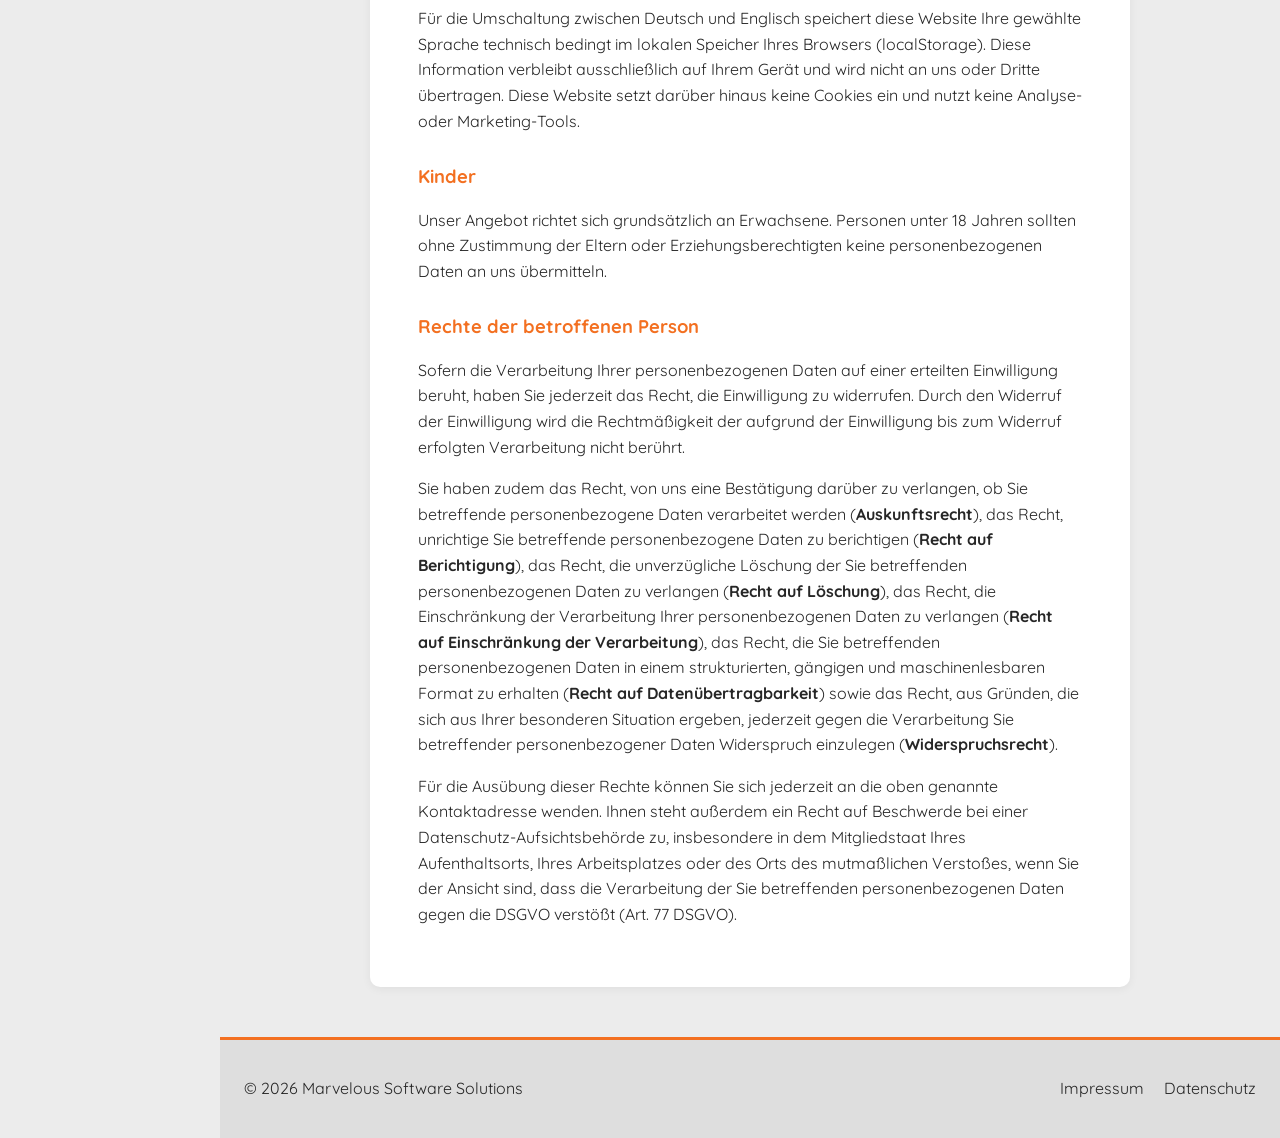
==== commit d886e753: "Neuer Reiter und Abschnitt "Team" mit den drei Mitarbeitenden Co-Authored-By: Claude Sonnet 5.5 <nor" ====
--- a/datenschutz.html
+++ b/datenschutz.html
@@ -27,6 +27,7 @@
           <li><a href="index.html#home" data-text="Home" data-i18n="nav.home">Home</a></li>
           <li><a href="index.html#ueber-uns" data-text="Über uns" data-i18n="nav.ueberUns">Über uns</a></li>
           <li><a href="index.html#projekte" data-text="Projekte" data-i18n="nav.projekte">Projekte</a></li>
+          <li><a href="index.html#team" data-text="Team" data-i18n="nav.team">Team</a></li>
           <li><a href="index.html#kontakt" data-text="Kontakt" data-i18n="nav.kontakt">Kontakt</a></li>
         </ul>
       </nav>
--- a/css/style.css
+++ b/css/style.css
@@ -327,6 +327,44 @@
   color: var(--orange);
 }
 
+/* Team */
+
+.team-grid {
+  display: flex;
+  flex-wrap: wrap;
+  justify-content: center;
+  gap: 24px;
+  margin-top: 40px;
+}
+
+.team-card {
+  flex: 0 1 280px;
+  background: var(--card-bg);
+  border-radius: var(--radius);
+  box-shadow: 0 2px 10px rgba(0, 0, 0, 0.06);
+  padding: 32px 24px;
+  text-align: center;
+}
+
+.team-avatar {
+  display: flex;
+  align-items: center;
+  justify-content: center;
+  width: 88px;
+  height: 88px;
+  margin: 0 auto 18px;
+  border-radius: 50%;
+  border: 3px solid var(--orange);
+  color: var(--orange);
+  font-family: "Poppins", "Quicksand", "Segoe UI", Verdana, sans-serif;
+  font-size: 1.6rem;
+}
+
+.team-card h3 {
+  margin: 0;
+  font-size: 1.1rem;
+}
+
 .card-image {
   aspect-ratio: 4 / 3;
   margin: -28px -28px 16px;
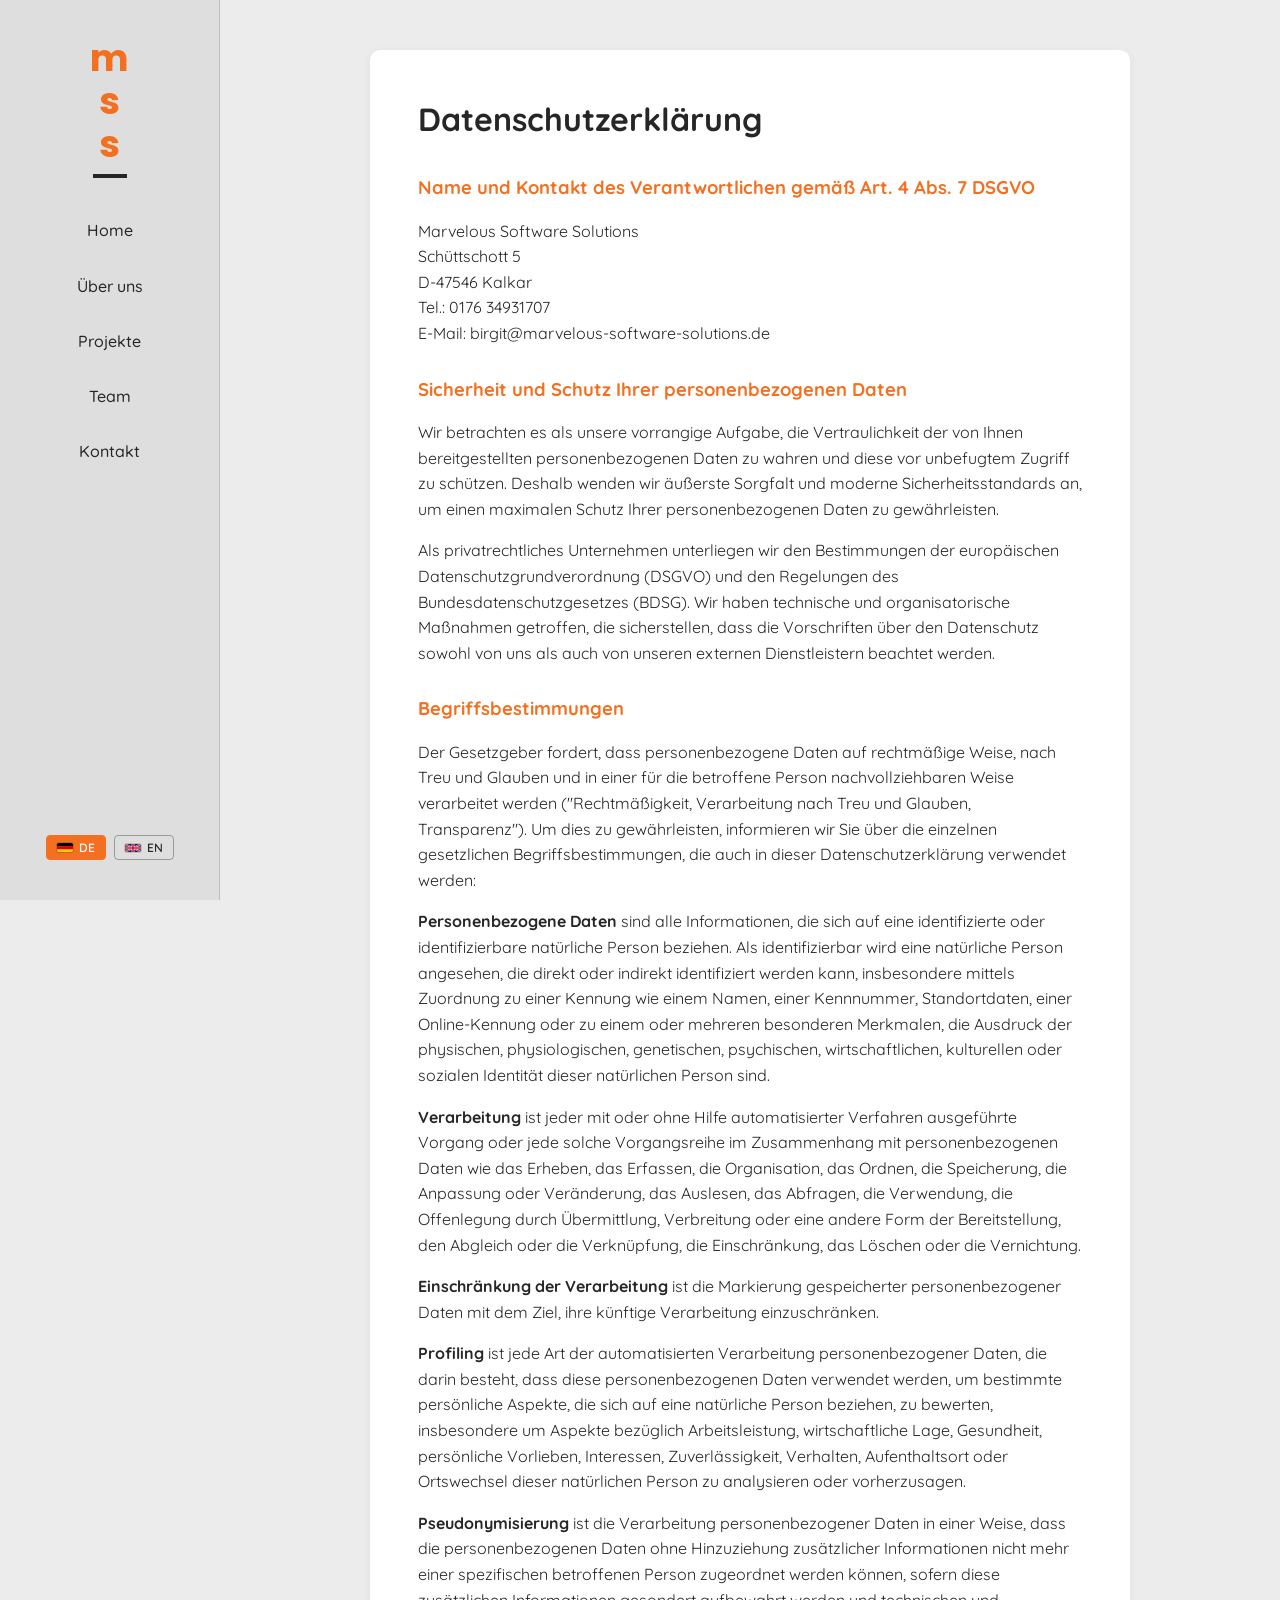
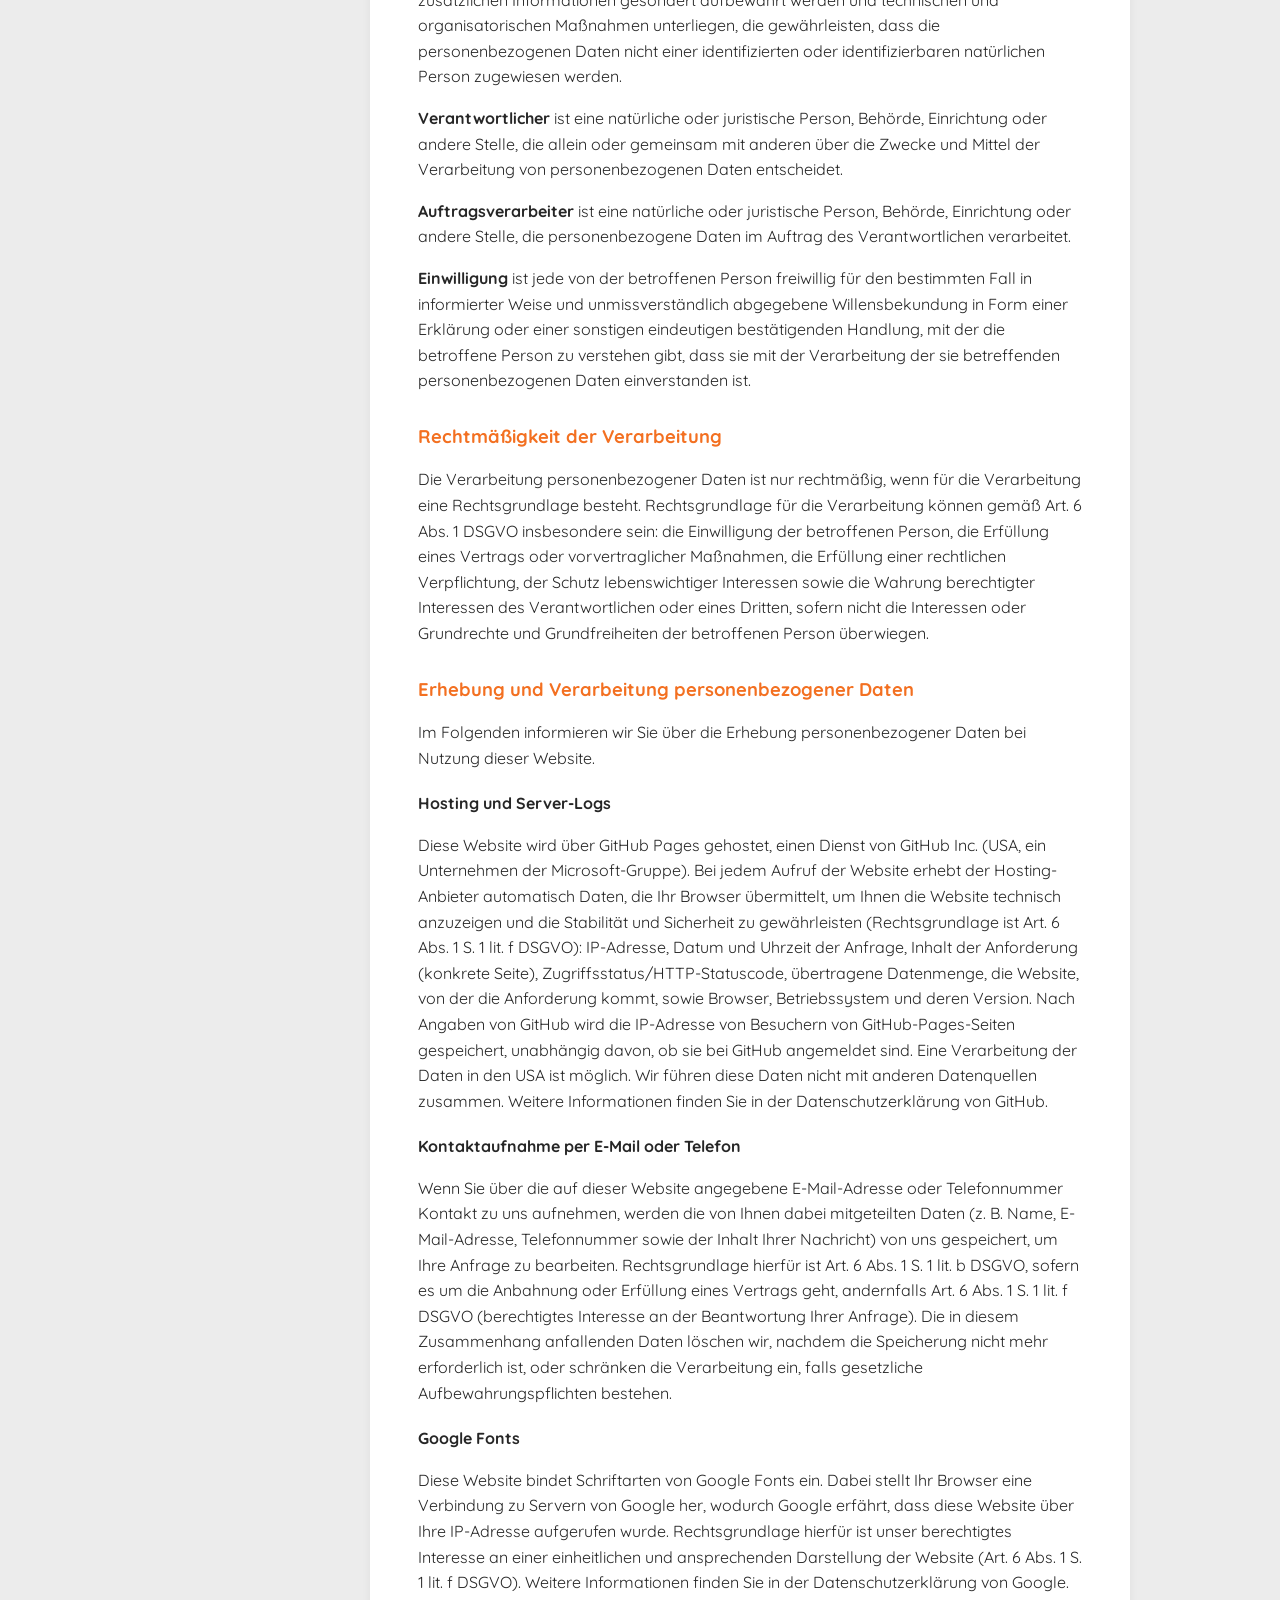
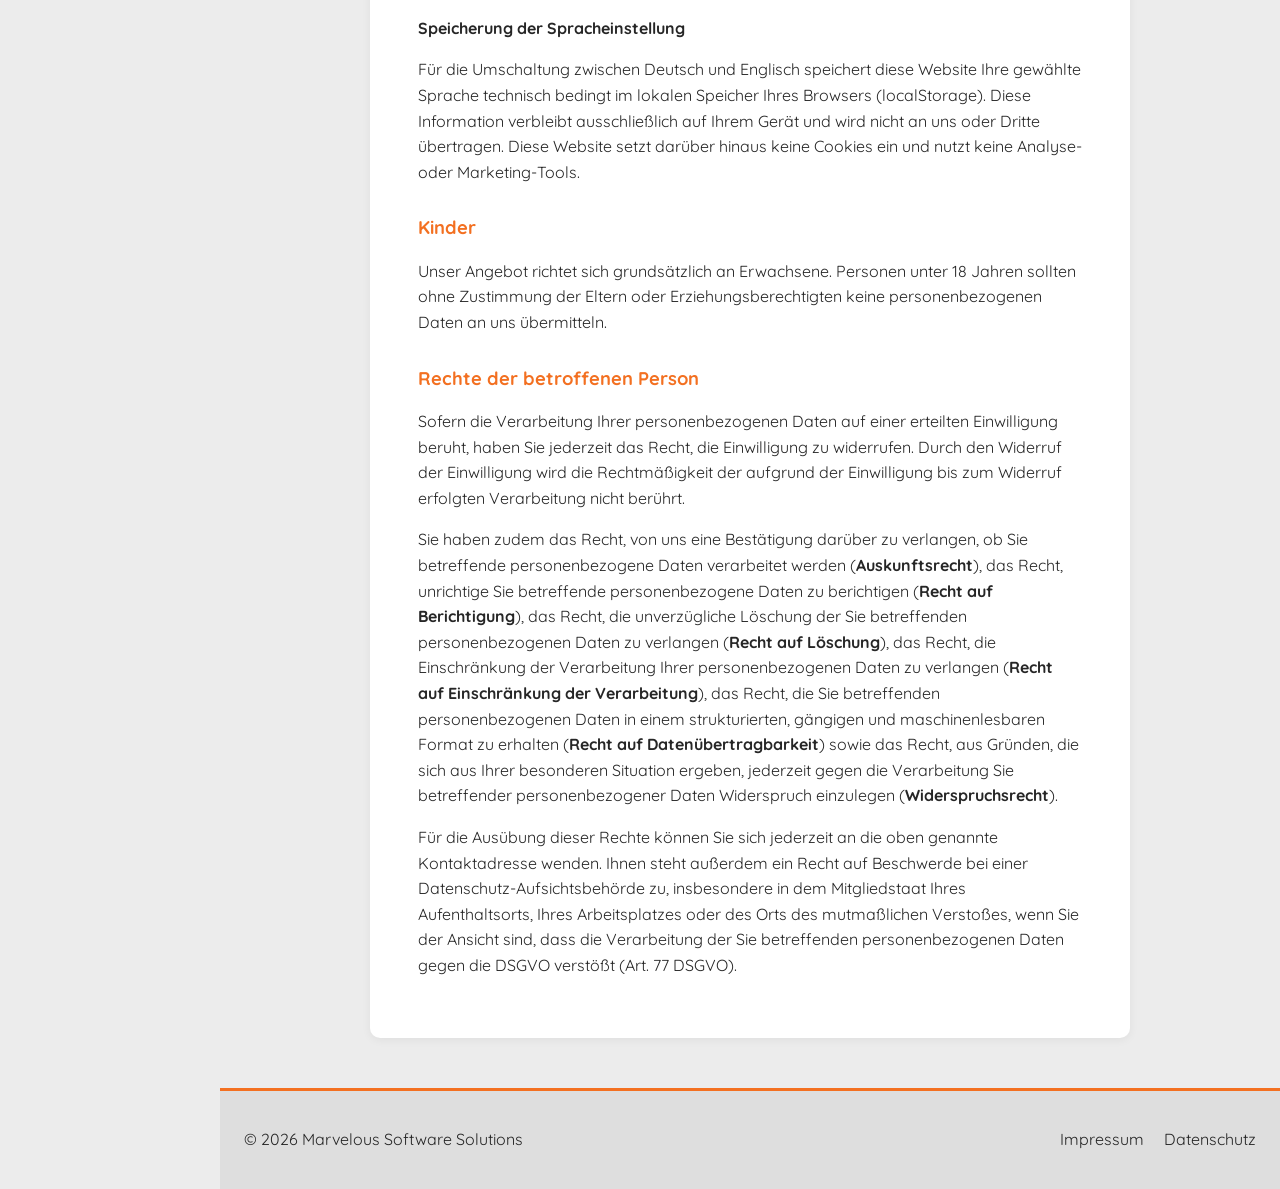
==== commit b27930d7: "Datenschutz und README: Hosting jetzt bei GitHub Pages statt Vercel Co-Authored-By: Claude Sonnet 5." ====
--- a/datenschutz.html
+++ b/datenschutz.html
@@ -4,6 +4,8 @@
   <meta charset="UTF-8" />
   <meta name="viewport" content="width=device-width, initial-scale=1.0" />
   <title>Datenschutz — Marvelous Software Solutions</title>
+  <meta name="description" content="Datenschutzerklärung von Marvelous Software Solutions." />
+  <link rel="canonical" href="https://www.marvelous-software-solutions.de/datenschutz" />
   <link rel="preconnect" href="https://fonts.googleapis.com" />
   <link rel="preconnect" href="https://fonts.gstatic.com" crossorigin />
   <link href="https://fonts.googleapis.com/css2?family=Poppins:wght@400;600;700;800&family=Quicksand:wght@400;500;600;700&display=swap" rel="stylesheet" />
@@ -147,13 +149,16 @@
     </p>
     <h3>Hosting und Server-Logs</h3>
     <p>
-      Diese Website wird über Vercel Inc. gehostet. Bei jedem Aufruf der Website erhebt der Hosting-Anbieter
-      automatisch Daten, die Ihr Browser übermittelt, um Ihnen die Website technisch anzuzeigen und die
-      Stabilität und Sicherheit zu gewährleisten (Rechtsgrundlage ist Art. 6 Abs. 1 S. 1 lit. f DSGVO):
-      IP-Adresse, Datum und Uhrzeit der Anfrage, Inhalt der Anforderung (konkrete Seite), Zugriffsstatus/
-      HTTP-Statuscode, übertragene Datenmenge, die Website, von der die Anforderung kommt, sowie Browser,
-      Betriebssystem und deren Version. Diese Daten werden nicht mit anderen Datenquellen zusammengeführt.
-      Weitere Informationen finden Sie in der Datenschutzerklärung von Vercel.
+      Diese Website wird über GitHub Pages gehostet, einen Dienst von GitHub Inc. (USA, ein Unternehmen der
+      Microsoft-Gruppe). Bei jedem Aufruf der Website erhebt der Hosting-Anbieter automatisch Daten, die Ihr
+      Browser übermittelt, um Ihnen die Website technisch anzuzeigen und die Stabilität und Sicherheit zu
+      gewährleisten (Rechtsgrundlage ist Art. 6 Abs. 1 S. 1 lit. f DSGVO): IP-Adresse, Datum und Uhrzeit der
+      Anfrage, Inhalt der Anforderung (konkrete Seite), Zugriffsstatus/HTTP-Statuscode, übertragene
+      Datenmenge, die Website, von der die Anforderung kommt, sowie Browser, Betriebssystem und deren
+      Version. Nach Angaben von GitHub wird die IP-Adresse von Besuchern von GitHub-Pages-Seiten gespeichert,
+      unabhängig davon, ob sie bei GitHub angemeldet sind. Eine Verarbeitung der Daten in den USA ist
+      möglich. Wir führen diese Daten nicht mit anderen Datenquellen zusammen. Weitere Informationen finden
+      Sie in der Datenschutzerklärung von GitHub.
     </p>
     <h3>Kontaktaufnahme per E-Mail oder Telefon</h3>
     <p>
--- a/css/style.css
+++ b/css/style.css
@@ -235,20 +235,6 @@
   border-radius: 0;
 }
 
-.hero p {
-  color: var(--text);
-  max-width: 620px;
-  margin: 0 auto 30px;
-  font-size: 1.25rem;
-  /* Weisses Halo um die Buchstaben, damit der Text lesbar bleibt, egal wie
-     dunkel die Welle im Hintergrund gerade an der Stelle ist. */
-  text-shadow:
-    0 0 6px #fff,
-    0 0 6px #fff,
-    0 0 12px #fff,
-    0 0 12px #fff;
-}
-
 .btn {
   display: inline-block;
   background: var(--orange);
@@ -278,7 +264,15 @@
   display: block;
   width: fit-content;
   font-size: 1.8rem;
-  margin: 0 auto 8px;
+  margin: 0 auto;
+}
+
+.section:not(.project-page) h2::after {
+  content: "";
+  display: block;
+  height: 4px;
+  margin-top: 14px;
+  background: var(--text);
 }
 
 .section .subtitle {
@@ -287,21 +281,18 @@
   margin: 0 0 40px;
 }
 
-.underline {
-  height: 4px;
-  background: var(--text);
-  margin: 14px auto 0;
-  border-radius: 0;
-}
 
 .cards {
-  display: grid;
-  grid-template-columns: repeat(auto-fit, minmax(220px, 1fr));
+  display: flex;
+  flex-wrap: wrap;
+  justify-content: center;
   gap: 24px;
+  margin-top: 40px;
 }
 
 .card {
   display: block;
+  flex: 0 1 320px;
   background: var(--card-bg);
   border-radius: var(--radius);
   padding: 28px;
@@ -338,12 +329,25 @@
 }
 
 .team-card {
-  flex: 0 1 280px;
+  flex: 0 1 236px;
   background: var(--card-bg);
   border-radius: var(--radius);
   box-shadow: 0 2px 10px rgba(0, 0, 0, 0.06);
-  padding: 32px 24px;
+  padding: 32px 16px;
   text-align: center;
+  border: 1px solid transparent;
+  transition: transform 0.18s ease, box-shadow 0.18s ease, border-color 0.18s ease;
+}
+
+.team-card:hover {
+  transform: translateY(-6px);
+  border-color: var(--orange);
+  box-shadow: 0 10px 24px rgba(0, 0, 0, 0.12);
+}
+
+.team-card:hover .team-avatar {
+  background: var(--orange);
+  color: var(--white);
 }
 
 .team-avatar {
@@ -358,11 +362,25 @@
   color: var(--orange);
   font-family: "Poppins", "Quicksand", "Segoe UI", Verdana, sans-serif;
   font-size: 1.6rem;
+  overflow: hidden;
+  transition: background 0.18s ease, color 0.18s ease;
+}
+
+.team-avatar img {
+  width: 100%;
+  height: 100%;
+  object-fit: cover;
 }
 
 .team-card h3 {
   margin: 0;
   font-size: 1.1rem;
+}
+
+.team-role {
+  margin: 6px 0 0;
+  color: var(--text-muted);
+  font-size: 0.9rem;
 }
 
 .card-image {
